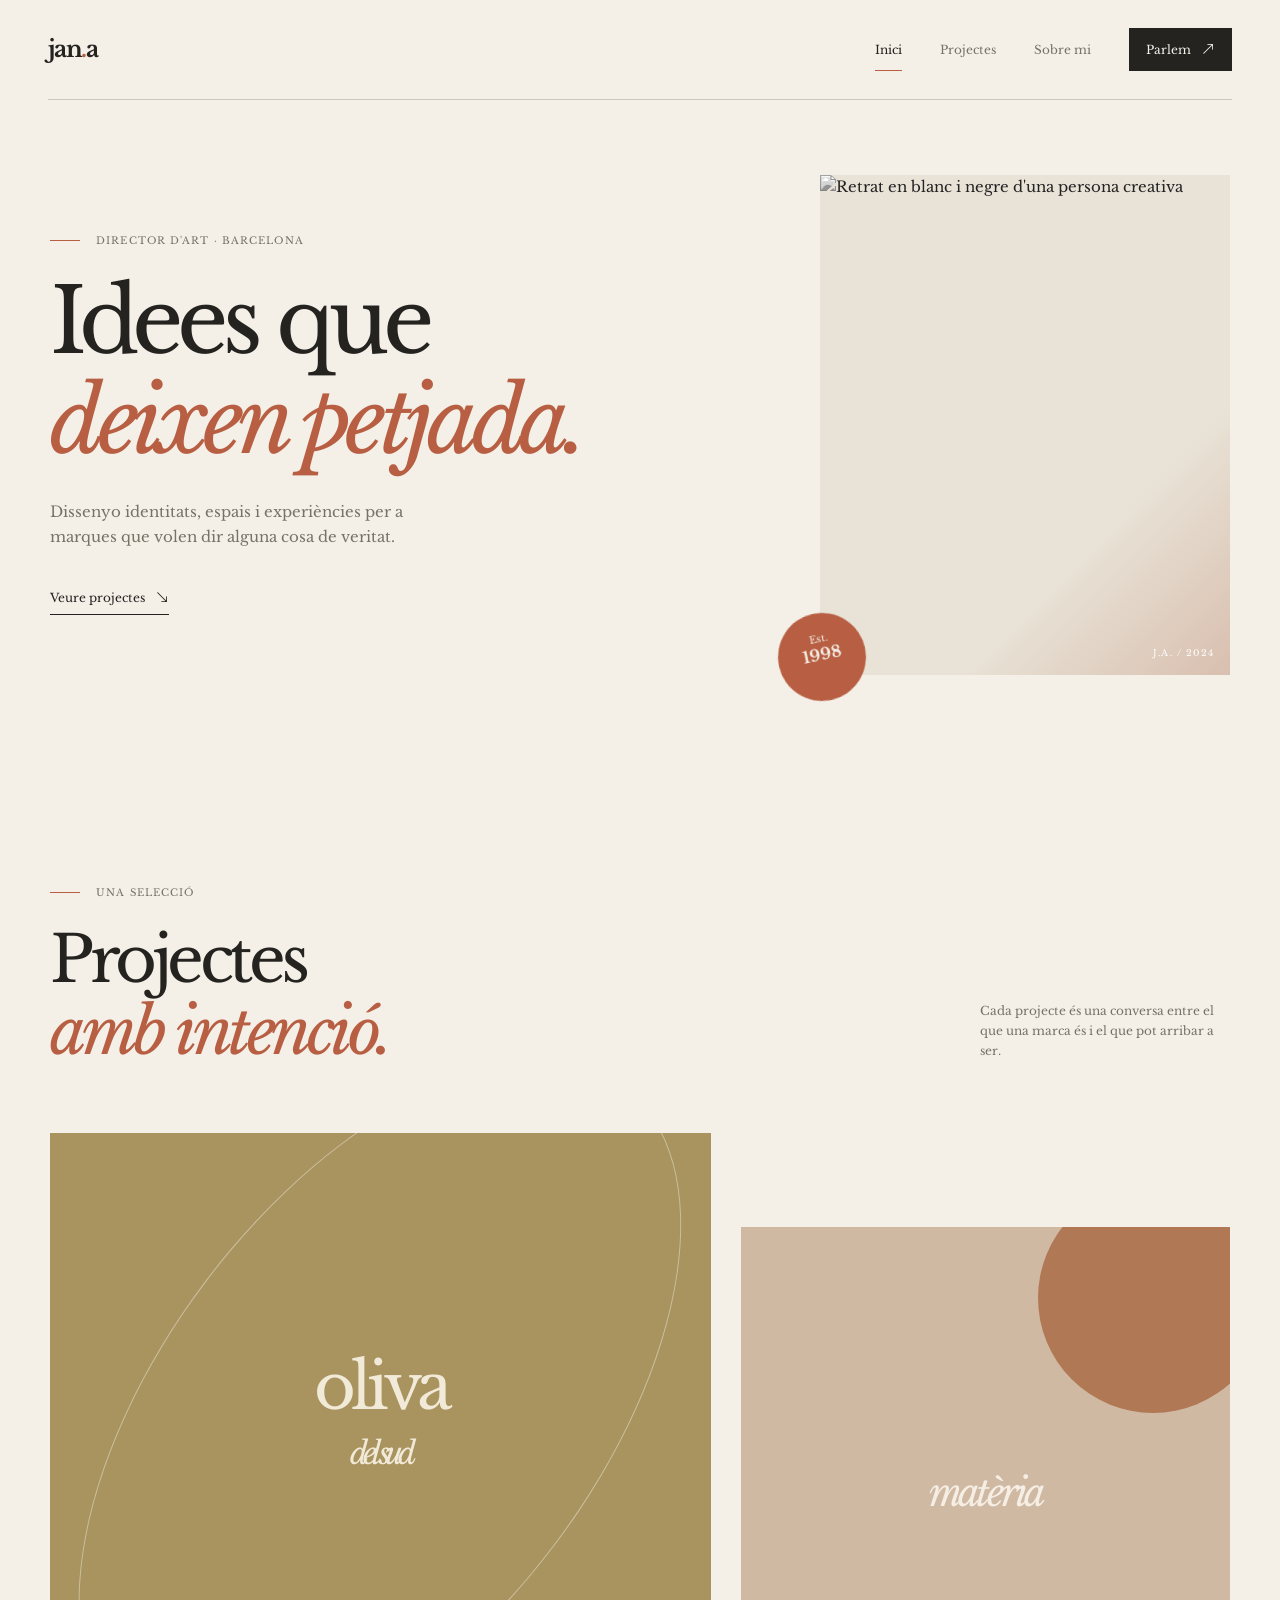
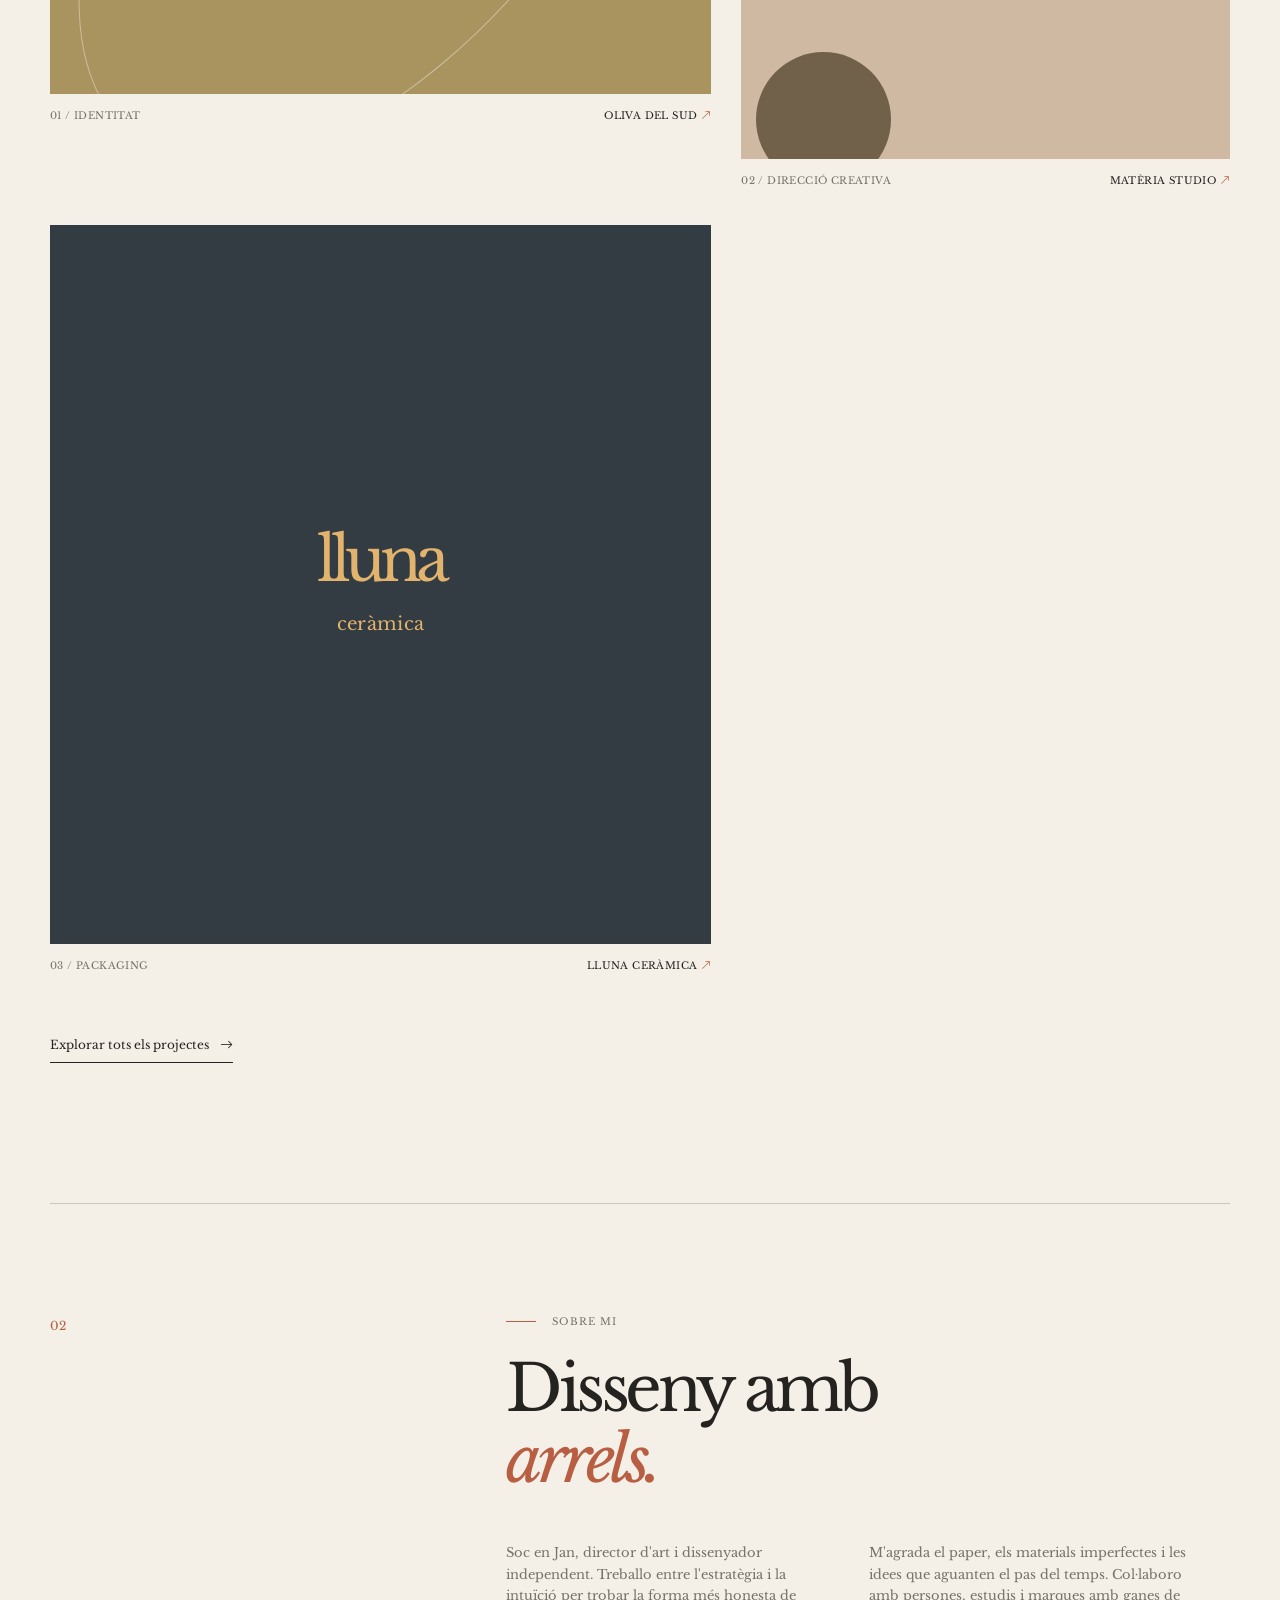
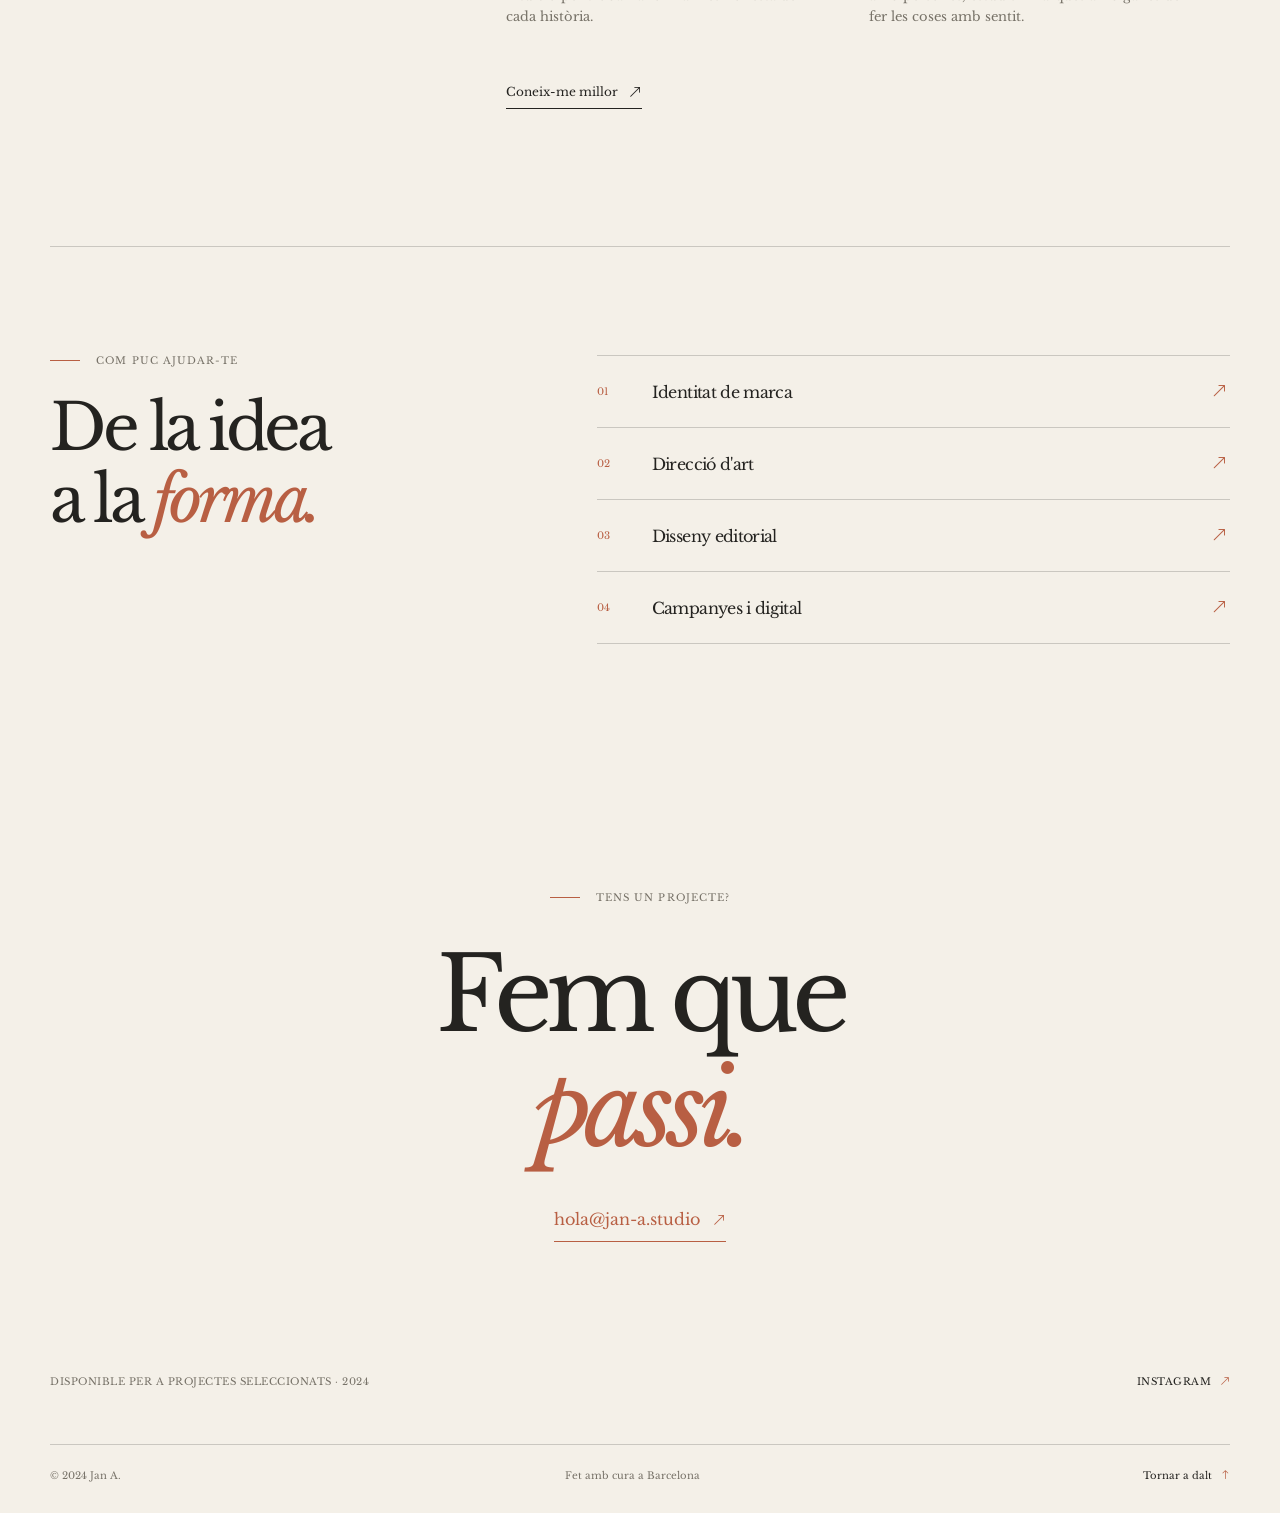
==== jan-a/index.html @ e8c939a2 "sites Jan Altisent" ====
<!doctype html>
<html lang="ca">
<head>
	<meta charset="UTF-8">
	<meta name="viewport" content="width=device-width, initial-scale=1.0">
	<meta name="description" content="Jan A. és director d'art i dissenyador independent. Identitat, direcció creativa i objectes amb una mirada humana.">
	<title>Jan A. — Director d'art i dissenyador</title>
	<link rel="preconnect" href="https://fonts.googleapis.com">
	<link rel="preconnect" href="https://fonts.gstatic.com" crossorigin>
	<link href="https://fonts.googleapis.com/css2?family=Libre+Baskerville:ital,wght@0,400;0,700;1,400&display=swap" rel="stylesheet">
	<link rel="stylesheet" href="https://cdn.jsdelivr.net/npm/bootstrap-icons@1.11.3/font/bootstrap-icons.min.css">
	<link rel="stylesheet" href="styles.css">
</head>
<body>
	<header class="site-header">
		<a class="brand" href="#inici" aria-label="Tornar a l'inici">jan<span>.</span>a</a>
		<button class="menu-toggle" type="button" aria-expanded="false" aria-controls="site-nav">
			<span class="visually-hidden">Obrir menú</span>
			<i class="bi bi-list" aria-hidden="true"></i>
		</button>
		<nav id="site-nav" class="site-nav" aria-label="Navegació principal">
			<a class="active" href="#inici">Inici</a>
			<a href="#projectes">Projectes</a>
			<a href="#sobre-mi">Sobre mi</a>
			<a class="nav-contact" href="#contacte">Parlem <i class="bi bi-arrow-up-right" aria-hidden="true"></i></a>
		</nav>
	</header>

	<main id="inici">
		<section class="hero page-width" aria-labelledby="hero-title">
			<div class="hero-copy">
				<p class="eyebrow"><span class="eyebrow-line"></span> Director d'art · Barcelona</p>
				<h1 id="hero-title">Idees que<br><em>deixen petjada.</em></h1>
				<p class="hero-intro">Dissenyo identitats, espais i experiències per a marques que volen dir alguna cosa de veritat.</p>
				<a class="text-link" href="#projectes">Veure projectes <i class="bi bi-arrow-down-right" aria-hidden="true"></i></a>
			</div>
			<div class="hero-portrait">
				<div class="portrait-frame">
					<img src="https://images.unsplash.com/photo-1535713875002-d1d0cf377fde?auto=format&fit=crop&w=900&q=85" alt="Retrat en blanc i negre d'una persona creativa" loading="eager">
					<span class="portrait-label">J.A. / 2024</span>
				</div>
				<div class="hero-stamp" aria-hidden="true">Est.<br><strong>1998</strong></div>
			</div>
		</section>

		<section id="projectes" class="projects page-width" aria-labelledby="projects-title">
			<div class="section-heading">
				<div>
					<p class="eyebrow"><span class="eyebrow-line"></span> Una selecció</p>
					<h2 id="projects-title">Projectes<br><em>amb intenció.</em></h2>
				</div>
				<p class="section-note">Cada projecte és una conversa entre el que una marca és i el que pot arribar a ser.</p>
			</div>
			<div class="project-grid">
				<a class="project-card project-card-large" href="#contacte">
					<div class="project-image project-image-olive"><span class="project-mark">oliva<br><em>del sud</em></span></div>
					<div class="project-meta"><span>01 / Identitat</span><span>Oliva del Sud <i class="bi bi-arrow-up-right" aria-hidden="true"></i></span></div>
				</a>
				<a class="project-card project-card-small" href="#contacte">
					<div class="project-image project-image-materia"><span class="materia-word">matèria</span></div>
					<div class="project-meta"><span>02 / Direcció creativa</span><span>Matèria Studio <i class="bi bi-arrow-up-right" aria-hidden="true"></i></span></div>
				</a>
				<a class="project-card project-card-small project-card-offset" href="#contacte">
					<div class="project-image project-image-lluna"><span class="lluna-word">lluna<br><small>ceràmica</small></span></div>
					<div class="project-meta"><span>03 / Packaging</span><span>Lluna Ceràmica <i class="bi bi-arrow-up-right" aria-hidden="true"></i></span></div>
				</a>
			</div>
			<a class="all-projects text-link" href="#contacte">Explorar tots els projectes <i class="bi bi-arrow-right" aria-hidden="true"></i></a>
		</section>

		<section id="sobre-mi" class="about page-width" aria-labelledby="about-title">
			<div class="about-number" aria-hidden="true">02</div>
			<div class="about-content">
				<p class="eyebrow"><span class="eyebrow-line"></span> Sobre mi</p>
				<h2 id="about-title">Disseny amb<br><em>arrels.</em></h2>
				<div class="about-columns">
					<p>Soc en Jan, director d'art i dissenyador independent. Treballo entre l'estratègia i la intuïció per trobar la forma més honesta de cada història.</p>
					<p>M'agrada el paper, els materials imperfectes i les idees que aguanten el pas del temps. Col·laboro amb persones, estudis i marques amb ganes de fer les coses amb sentit.</p>
				</div>
				<a class="text-link" href="mailto: hola@jan-a.studio">Coneix-me millor <i class="bi bi-arrow-up-right" aria-hidden="true"></i></a>
			</div>
		</section>

		<section class="services page-width" aria-labelledby="services-title">
			<div class="services-intro">
				<p class="eyebrow"><span class="eyebrow-line"></span> Com puc ajudar-te</p>
				<h2 id="services-title">De la idea<br>a la <em>forma.</em></h2>
			</div>
			<div class="service-list">
				<div class="service-item"><span>01</span><h3>Identitat de marca</h3><i class="bi bi-arrow-up-right" aria-hidden="true"></i></div>
				<div class="service-item"><span>02</span><h3>Direcció d'art</h3><i class="bi bi-arrow-up-right" aria-hidden="true"></i></div>
				<div class="service-item"><span>03</span><h3>Disseny editorial</h3><i class="bi bi-arrow-up-right" aria-hidden="true"></i></div>
				<div class="service-item"><span>04</span><h3>Campanyes i digital</h3><i class="bi bi-arrow-up-right" aria-hidden="true"></i></div>
			</div>
		</section>

		<section id="contacte" class="contact page-width" aria-labelledby="contact-title">
			<p class="eyebrow"><span class="eyebrow-line"></span> Tens un projecte?</p>
			<h2 id="contact-title">Fem que<br><em>passi.</em></h2>
			<a class="contact-email" href="mailto:hola@jan-a.studio">hola@jan-a.studio <i class="bi bi-arrow-up-right" aria-hidden="true"></i></a>
			<div class="contact-bottom"><span>Disponible per a projectes seleccionats · 2024</span><a href="https://www.instagram.com/" target="_blank" rel="noreferrer">Instagram <i class="bi bi-arrow-up-right" aria-hidden="true"></i></a></div>
		</section>
	</main>

	<footer class="site-footer page-width">
		<span>© 2024 Jan A.</span><span>Fet amb cura a Barcelona</span><a href="#inici">Tornar a dalt <i class="bi bi-arrow-up" aria-hidden="true"></i></a>
	</footer>

	<script>
		const menuToggle = document.querySelector('.menu-toggle');
		const siteNav = document.querySelector('#site-nav');
		menuToggle.addEventListener('click', () => {
			const isOpen = menuToggle.getAttribute('aria-expanded') === 'true';
			menuToggle.setAttribute('aria-expanded', String(!isOpen));
			siteNav.classList.toggle('is-open', !isOpen);
		});
		siteNav.querySelectorAll('a').forEach((link) => link.addEventListener('click', () => {
			menuToggle.setAttribute('aria-expanded', 'false');
			siteNav.classList.remove('is-open');
		}));
	</script>
</body>
</html>
---- jan-a/styles.css ----
:root {
	--paper: #f4f0e8;
	--paper-deep: #e9e3d7;
	--ink: #242320;
	--muted: #777268;
	--terracotta: #b85f43;
	--olive: #5d6244;
	--line: rgba(36, 35, 32, .2);
	--serif: 'Libre Baskerville', Georgia, serif;
}

* { box-sizing: border-box; }
html { scroll-behavior: smooth; }
body { margin: 0; color: var(--ink); background: var(--paper); font-family: var(--serif); font-size: 15px; line-height: 1.65; }
a { color: inherit; text-decoration: none; }
.page-width { width: min(1180px, calc(100% - 96px)); margin-inline: auto; }
.visually-hidden { position: absolute; width: 1px; height: 1px; padding: 0; margin: -1px; overflow: hidden; clip: rect(0, 0, 0, 0); white-space: nowrap; border: 0; }

.site-header { width: min(1280px, calc(100% - 96px)); height: 100px; margin: auto; display: flex; align-items: center; justify-content: space-between; border-bottom: 1px solid var(--line); }
.brand { font-size: 23px; font-weight: 700; letter-spacing: -.07em; }
.brand span { color: var(--terracotta); }
.site-nav { display: flex; align-items: center; gap: 38px; font-size: 12px; }
.site-nav a { position: relative; color: var(--muted); transition: color .2s ease; }
.site-nav a:hover, .site-nav a.active { color: var(--ink); }
.site-nav a.active::after { content: ''; position: absolute; bottom: -12px; left: 0; width: 100%; height: 1px; background: var(--terracotta); }
.site-nav .nav-contact { padding: 11px 17px; color: var(--paper); background: var(--ink); }
.nav-contact i, .text-link i { margin-left: 8px; font-size: 13px; }
.menu-toggle { display: none; border: 0; color: var(--ink); background: transparent; font-size: 25px; }

.hero { min-height: 660px; display: grid; grid-template-columns: 1fr .82fr; align-items: center; gap: 8%; padding-top: 75px; padding-bottom: 94px; }
.eyebrow { margin: 0 0 25px; color: var(--muted); font-size: 10px; letter-spacing: .11em; line-height: 1.2; text-transform: uppercase; }
.eyebrow-line { display: inline-block; width: 30px; height: 1px; margin: 0 12px 3px 0; background: var(--terracotta); }
h1, h2, h3, p { margin-top: 0; }
h1, h2 { font-weight: 400; letter-spacing: -.07em; line-height: 1.12; }
h1 { max-width: 650px; margin-bottom: 28px; font-size: clamp(3.7rem, 7vw, 6.7rem); }
h2 { margin-bottom: 30px; font-size: clamp(2.8rem, 5vw, 5rem); }
h1 em, h2 em { color: var(--terracotta); font-weight: 400; }
.hero-intro { max-width: 360px; margin-bottom: 35px; color: var(--muted); font-size: 15px; }
.text-link { display: inline-block; border-bottom: 1px solid var(--ink); padding-bottom: 6px; font-size: 12px; transition: color .2s, border-color .2s; }
.text-link:hover { color: var(--terracotta); border-color: var(--terracotta); }
.hero-portrait { position: relative; justify-self: end; width: min(100%, 410px); }
.portrait-frame { position: relative; width: 100%; aspect-ratio: .82; overflow: hidden; background: var(--paper-deep); }
.portrait-frame::after { content: ''; position: absolute; inset: 0; background: linear-gradient(135deg, transparent 70%, rgba(184,95,67,.25)); mix-blend-mode: multiply; }
.portrait-frame img { width: 100%; height: 100%; object-fit: cover; filter: grayscale(100%); }
.portrait-label { position: absolute; right: 16px; bottom: 14px; z-index: 1; color: white; font-size: 9px; letter-spacing: .13em; }
.hero-stamp { position: absolute; bottom: -26px; left: -42px; width: 88px; height: 88px; padding-top: 20px; color: var(--paper); background: var(--terracotta); border-radius: 50%; font-size: 10px; line-height: 1.2; text-align: center; transform: rotate(-12deg); }
.hero-stamp strong { font-size: 16px; }

.projects { padding: 118px 0 140px; }
.section-heading { display: flex; align-items: end; justify-content: space-between; margin-bottom: 66px; }
.section-heading h2 { margin-bottom: 0; }
.section-note { max-width: 250px; margin-bottom: 7px; color: var(--muted); font-size: 12px; }
.project-grid { display: grid; grid-template-columns: 1.15fr .85fr; gap: 56px 30px; align-items: start; }
.project-card { display: block; }
.project-card-small { margin-top: 94px; }
.project-card-offset { margin-top: -20px; }
.project-image { position: relative; display: grid; place-items: center; overflow: hidden; transition: transform .4s ease; }
.project-card:hover .project-image { transform: translateY(-7px); }
.project-card-large .project-image { aspect-ratio: 1.18; }
.project-card-small .project-image { aspect-ratio: .92; }
.project-image-olive { background: #a99460; }
.project-image-olive::before { content: ''; position: absolute; width: 66%; height: 145%; border: 1px solid rgba(255,255,255,.4); border-radius: 50%; transform: rotate(37deg); }
.project-mark { z-index: 1; color: #f2ead8; font-size: clamp(2rem, 5vw, 4.3rem); line-height: .86; text-align: center; letter-spacing: -.08em; }
.project-mark em { font-size: .48em; }
.project-image-materia { background: #d0b9a3; }
.project-image-materia::before, .project-image-materia::after { content: ''; position: absolute; border-radius: 50%; background: #b07855; }
.project-image-materia::before { width: 230px; height: 230px; top: -44px; right: -38px; }
.project-image-materia::after { width: 135px; height: 135px; bottom: -28px; left: 15px; background: #72614a; }
.materia-word { z-index: 1; color: #f5eee4; font-size: 2.4rem; font-style: italic; letter-spacing: -.1em; }
.project-image-lluna { background: #333b43; }
.lluna-word { color: #e1b36d; font-size: 3.8rem; line-height: .82; letter-spacing: -.1em; text-align: center; }
.lluna-word small { font-size: .3em; letter-spacing: .02em; }
.project-meta { display: flex; justify-content: space-between; gap: 10px; padding-top: 14px; color: var(--muted); font-size: 10px; text-transform: uppercase; letter-spacing: .04em; }
.project-meta span:last-child { color: var(--ink); text-align: right; }
.project-meta i { color: var(--terracotta); }
.all-projects { margin-top: 60px; }

.about { display: grid; grid-template-columns: 1fr 2fr; gap: 8%; padding: 112px 0 137px; border-top: 1px solid var(--line); }
.about-number { color: var(--terracotta); font-size: 12px; }
.about-content h2 { margin-bottom: 46px; }
.about-columns { display: grid; grid-template-columns: 1fr 1fr; gap: 45px; max-width: 680px; margin-bottom: 38px; color: var(--muted); font-size: 13px; }

.services { display: grid; grid-template-columns: 1fr 1.4fr; gap: 8%; padding: 108px 0 122px; border-top: 1px solid var(--line); }
.services h2 { margin-bottom: 0; }
.service-list { border-top: 1px solid var(--line); }
.service-item { display: grid; grid-template-columns: 40px 1fr 18px; align-items: center; gap: 15px; min-height: 72px; border-bottom: 1px solid var(--line); }
.service-item span { color: var(--terracotta); font-size: 10px; }
.service-item h3 { margin: 0; font-size: 16px; font-weight: 400; letter-spacing: -.04em; }
.service-item i { color: var(--terracotta); font-size: 15px; }

.contact { padding: 126px 0 53px; text-align: center; }
.contact .eyebrow { margin-bottom: 35px; }
.contact h2 { margin-bottom: 37px; font-size: clamp(4rem, 8vw, 7.8rem); }
.contact-email { display: inline-block; color: var(--terracotta); border-bottom: 1px solid var(--terracotta); padding-bottom: 9px; font-size: 16px; }
.contact-email i { margin-left: 8px; font-size: 13px; }
.contact-bottom { display: flex; justify-content: space-between; margin-top: 132px; color: var(--muted); font-size: 10px; text-align: left; text-transform: uppercase; letter-spacing: .05em; }
.contact-bottom a { color: var(--ink); }
.contact-bottom i { color: var(--terracotta); margin-left: 5px; }
.site-footer { display: flex; justify-content: space-between; padding: 23px 0 29px; border-top: 1px solid var(--line); color: var(--muted); font-size: 10px; }
.site-footer a { color: var(--ink); }
.site-footer i { color: var(--terracotta); margin-left: 5px; }

@media (max-width: 700px) {
	.page-width, .site-header { width: calc(100% - 42px); }
	.site-header { height: 76px; }
	.menu-toggle { display: block; z-index: 3; }
	.site-nav { position: absolute; z-index: 2; top: 76px; right: 0; left: 0; display: none; width: 100%; padding: 24px 21px 30px; background: var(--paper); border-bottom: 1px solid var(--line); }
	.site-nav.is-open { display: flex; flex-direction: column; align-items: flex-start; gap: 18px; }
	.site-nav a.active::after { display: none; }
	.site-nav .nav-contact { padding: 9px 13px; }
	.hero { min-height: auto; grid-template-columns: 1fr; gap: 58px; padding: 75px 0 100px; }
	h1 { font-size: clamp(3.2rem, 16vw, 5.2rem); }
	.hero-portrait { width: 84%; margin-right: 12px; }
	.hero-stamp { left: -27px; }
	.projects { padding: 90px 0 100px; }
	.section-heading { display: block; margin-bottom: 43px; }
	.section-note { margin-top: 25px; }
	.project-grid { display: block; }
	.project-card-small, .project-card-offset { width: 85%; margin: 54px 0 0 auto; }
	.project-card-offset { margin-top: 54px; margin-right: auto; margin-left: 0; }
	.about, .services { display: block; padding: 82px 0 94px; }
	.about-number { margin-bottom: 38px; }
	.about-columns { display: block; margin-bottom: 28px; }
	.about-columns p + p { margin-top: 20px; }
	.services-intro { margin-bottom: 55px; }
	.contact { padding: 92px 0 44px; }
	.contact-bottom { display: block; margin-top: 95px; line-height: 2; }
	.contact-bottom a { display: block; }
	.site-footer { display: grid; grid-template-columns: 1fr 1fr; gap: 14px; }
	.site-footer a { grid-column: 1 / -1; }
}
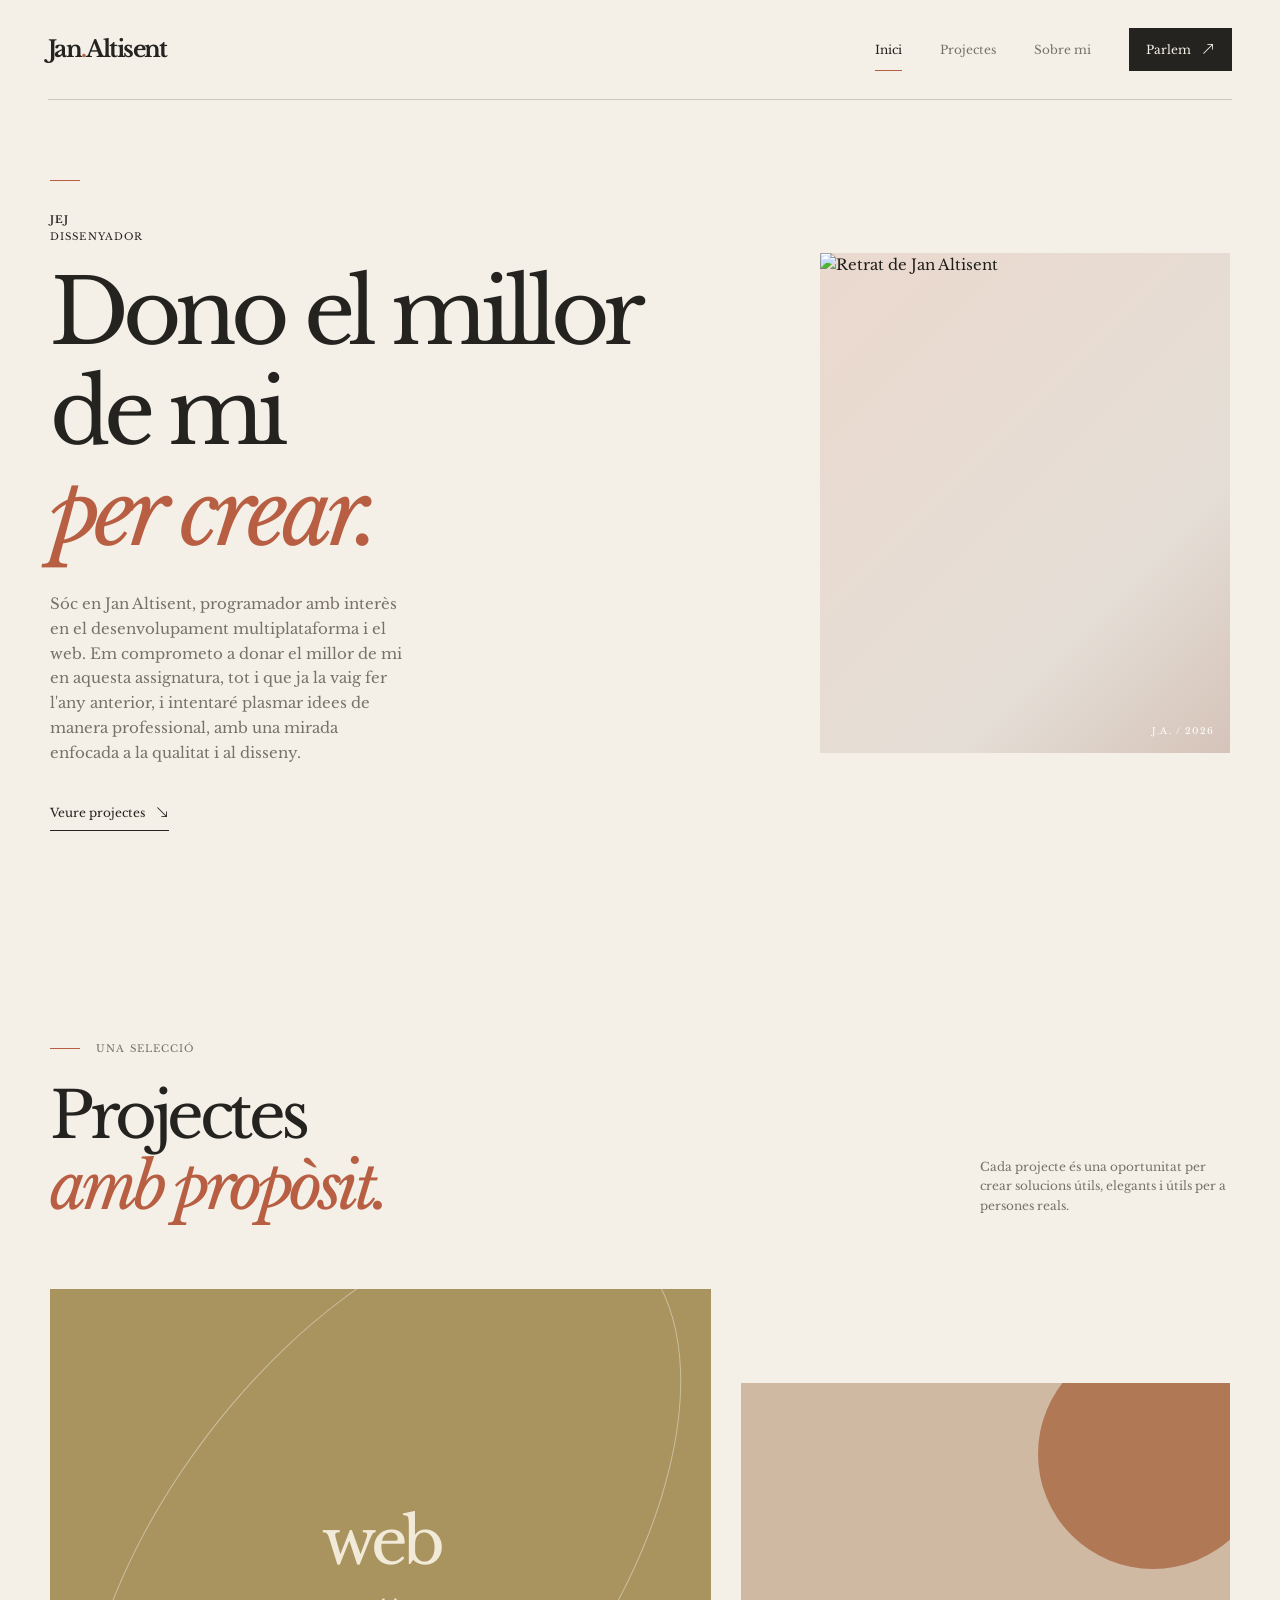
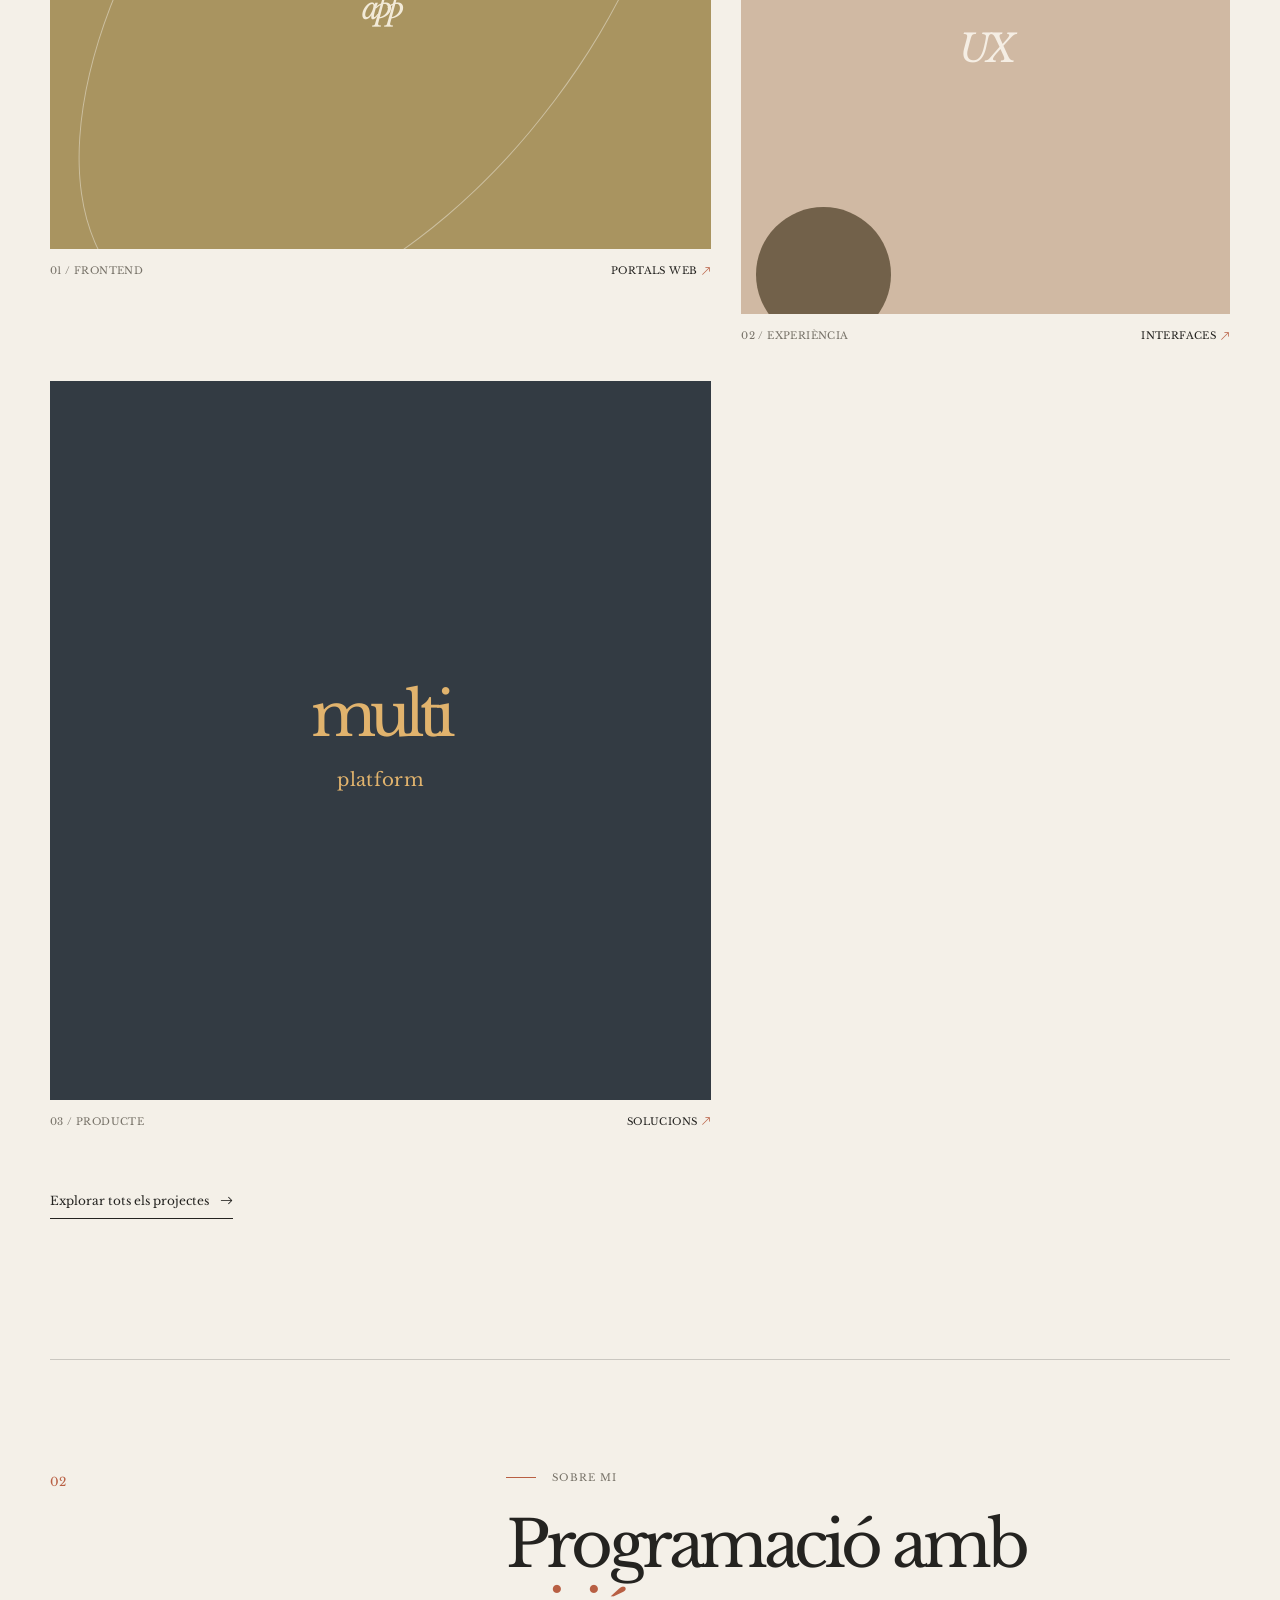
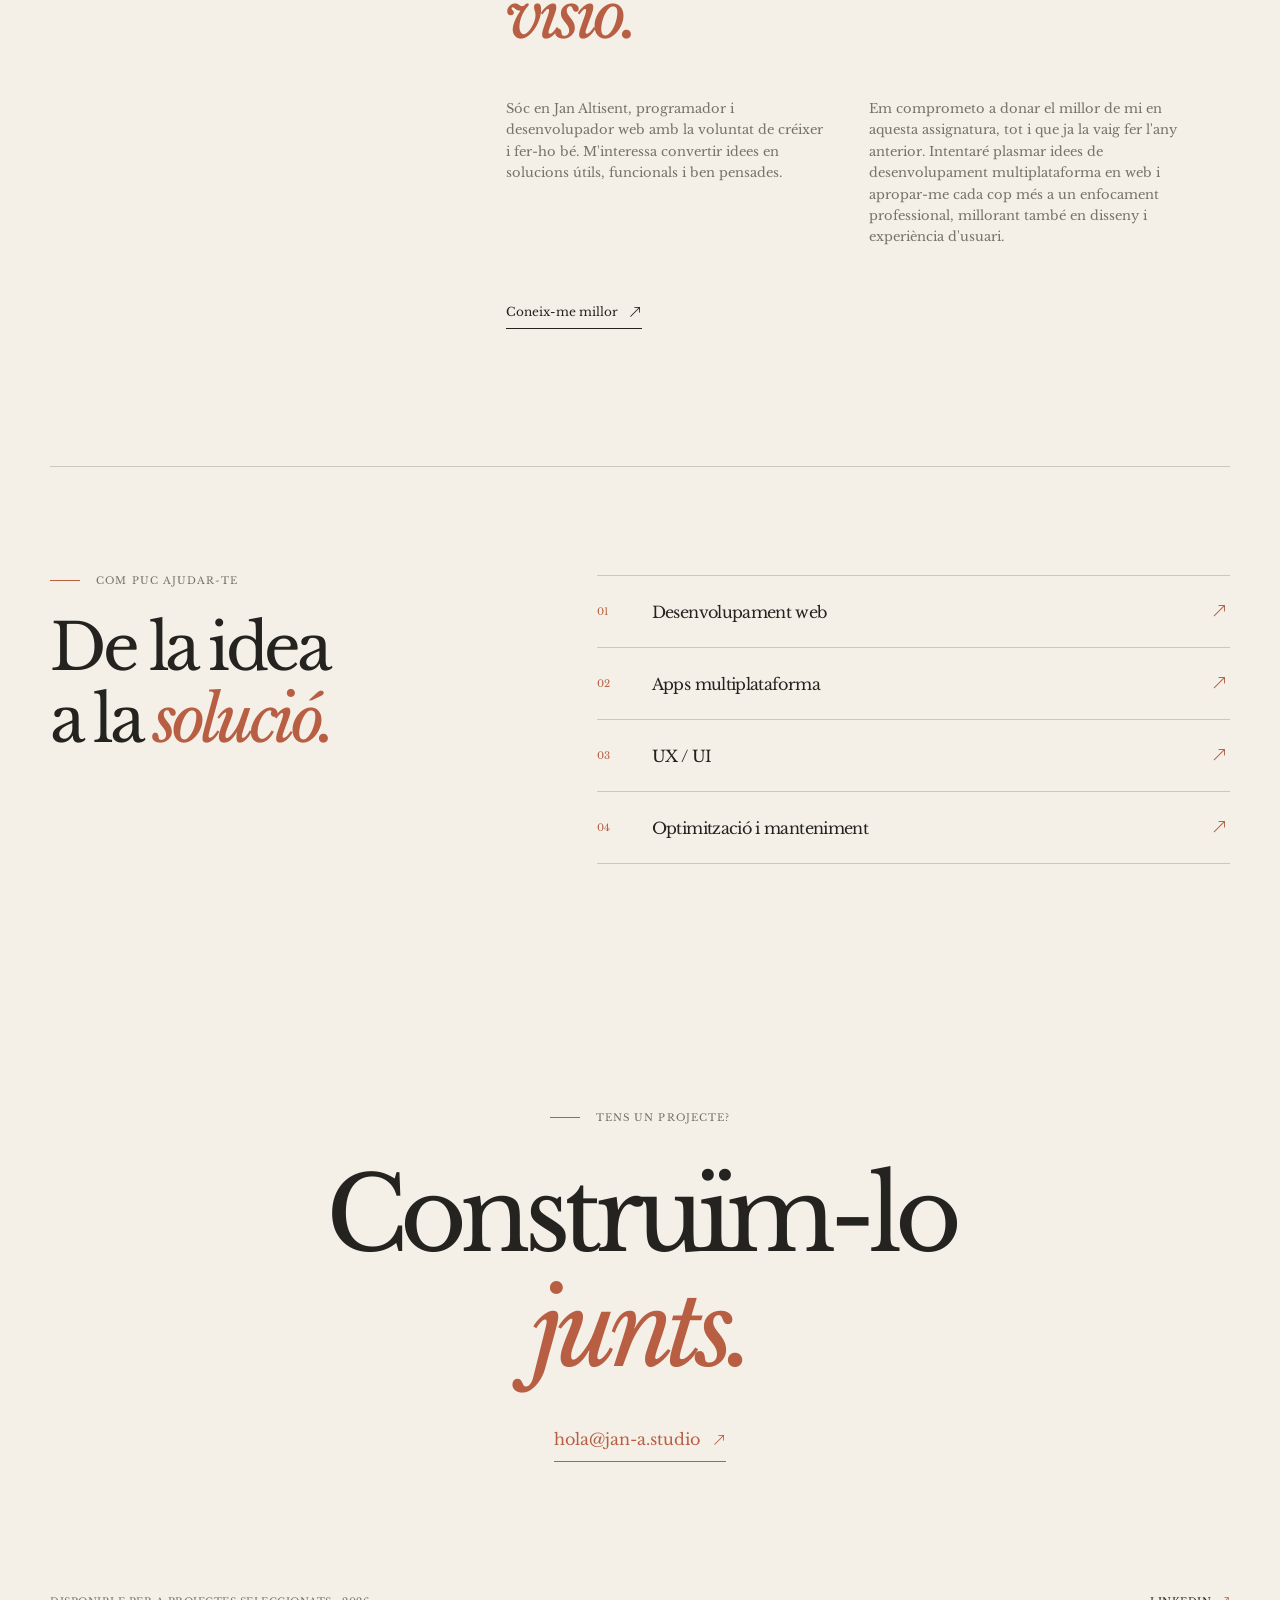
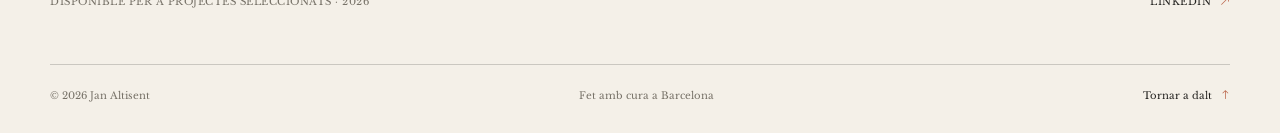
==== commit 0c9d12a9: "sites Jan aLTISEJT" ====
--- a/jan-a/index.html
+++ b/jan-a/index.html
@@ -3,8 +3,8 @@
 <head>
 	<meta charset="UTF-8">
 	<meta name="viewport" content="width=device-width, initial-scale=1.0">
-	<meta name="description" content="Jan A. és director d'art i dissenyador independent. Identitat, direcció creativa i objectes amb una mirada humana.">
-	<title>Jan A. — Director d'art i dissenyador</title>
+	<meta name="description" content="Jan Altisent és programador i desenvolupador web compromès amb el desenvolupament multiplataforma, la millora contínua i la professionalització del seu treball.">
+	<title>Jan Altisent — Programador i desenvolupador web</title>
 	<link rel="preconnect" href="https://fonts.googleapis.com">
 	<link rel="preconnect" href="https://fonts.gstatic.com" crossorigin>
 	<link href="https://fonts.googleapis.com/css2?family=Libre+Baskerville:ital,wght@0,400;0,700;1,400&display=swap" rel="stylesheet">
@@ -13,7 +13,7 @@
 </head>
 <body>
 	<header class="site-header">
-		<a class="brand" href="#inici" aria-label="Tornar a l'inici">jan<span>.</span>a</a>
+		<a class="brand" href="#inici" aria-label="Tornar a l'inici">Jan<span>.</span>Altisent</a>
 		<button class="menu-toggle" type="button" aria-expanded="false" aria-controls="site-nav">
 			<span class="visually-hidden">Obrir menú</span>
 			<i class="bi bi-list" aria-hidden="true"></i>
@@ -29,17 +29,17 @@
 	<main id="inici">
 		<section class="hero page-width" aria-labelledby="hero-title">
 			<div class="hero-copy">
-				<p class="eyebrow"><span class="eyebrow-line"></span> Director d'art · Barcelona</p>
-				<h1 id="hero-title">Idees que<br><em>deixen petjada.</em></h1>
-				<p class="hero-intro">Dissenyo identitats, espais i experiències per a marques que volen dir alguna cosa de veritat.</p>
+				<p class="eyebrow"><span class="eyebrow-line"></span></p>
+				<p class="hero-meta"><span class="group-role"><strong>JEJ</strong></span><span class="role-label">Dissenyador</span></p>
+				<h1 id="hero-title">Dono el millor de mi<br><em>per crear.</em></h1>
+				<p class="hero-intro">Sóc en Jan Altisent, programador amb interès en el desenvolupament multiplataforma i el web. Em comprometo a donar el millor de mi en aquesta assignatura, tot i que ja la vaig fer l'any anterior, i intentaré plasmar idees de manera professional, amb una mirada enfocada a la qualitat i al disseny.</p>
 				<a class="text-link" href="#projectes">Veure projectes <i class="bi bi-arrow-down-right" aria-hidden="true"></i></a>
 			</div>
 			<div class="hero-portrait">
 				<div class="portrait-frame">
-					<img src="https://images.unsplash.com/photo-1535713875002-d1d0cf377fde?auto=format&fit=crop&w=900&q=85" alt="Retrat en blanc i negre d'una persona creativa" loading="eager">
-					<span class="portrait-label">J.A. / 2024</span>
+					<img src="https://pbs.twimg.com/profile_images/1899907833753178112/OiEMRdXj_400x400.jpg" alt="Retrat de Jan Altisent" loading="eager">
+					<span class="portrait-label">J.A. / 2026</span>
 				</div>
-				<div class="hero-stamp" aria-hidden="true">Est.<br><strong>1998</strong></div>
 			</div>
 		</section>
 
@@ -47,22 +47,22 @@
 			<div class="section-heading">
 				<div>
 					<p class="eyebrow"><span class="eyebrow-line"></span> Una selecció</p>
-					<h2 id="projects-title">Projectes<br><em>amb intenció.</em></h2>
+					<h2 id="projects-title">Projectes<br><em>amb propòsit.</em></h2>
 				</div>
-				<p class="section-note">Cada projecte és una conversa entre el que una marca és i el que pot arribar a ser.</p>
+				<p class="section-note">Cada projecte és una oportunitat per crear solucions útils, elegants i útils per a persones reals.</p>
 			</div>
 			<div class="project-grid">
 				<a class="project-card project-card-large" href="#contacte">
-					<div class="project-image project-image-olive"><span class="project-mark">oliva<br><em>del sud</em></span></div>
-					<div class="project-meta"><span>01 / Identitat</span><span>Oliva del Sud <i class="bi bi-arrow-up-right" aria-hidden="true"></i></span></div>
+					<div class="project-image project-image-olive"><span class="project-mark">web<br><em>app</em></span></div>
+					<div class="project-meta"><span>01 / Frontend</span><span>Portals web <i class="bi bi-arrow-up-right" aria-hidden="true"></i></span></div>
 				</a>
 				<a class="project-card project-card-small" href="#contacte">
-					<div class="project-image project-image-materia"><span class="materia-word">matèria</span></div>
-					<div class="project-meta"><span>02 / Direcció creativa</span><span>Matèria Studio <i class="bi bi-arrow-up-right" aria-hidden="true"></i></span></div>
+					<div class="project-image project-image-materia"><span class="materia-word">UX</span></div>
+					<div class="project-meta"><span>02 / Experiència</span><span>Interfaces <i class="bi bi-arrow-up-right" aria-hidden="true"></i></span></div>
 				</a>
 				<a class="project-card project-card-small project-card-offset" href="#contacte">
-					<div class="project-image project-image-lluna"><span class="lluna-word">lluna<br><small>ceràmica</small></span></div>
-					<div class="project-meta"><span>03 / Packaging</span><span>Lluna Ceràmica <i class="bi bi-arrow-up-right" aria-hidden="true"></i></span></div>
+					<div class="project-image project-image-lluna"><span class="lluna-word">multi<br><small>platform</small></span></div>
+					<div class="project-meta"><span>03 / Producte</span><span>Solucions <i class="bi bi-arrow-up-right" aria-hidden="true"></i></span></div>
 				</a>
 			</div>
 			<a class="all-projects text-link" href="#contacte">Explorar tots els projectes <i class="bi bi-arrow-right" aria-hidden="true"></i></a>
@@ -72,10 +72,10 @@
 			<div class="about-number" aria-hidden="true">02</div>
 			<div class="about-content">
 				<p class="eyebrow"><span class="eyebrow-line"></span> Sobre mi</p>
-				<h2 id="about-title">Disseny amb<br><em>arrels.</em></h2>
+				<h2 id="about-title">Programació amb<br><em>visió.</em></h2>
 				<div class="about-columns">
-					<p>Soc en Jan, director d'art i dissenyador independent. Treballo entre l'estratègia i la intuïció per trobar la forma més honesta de cada història.</p>
-					<p>M'agrada el paper, els materials imperfectes i les idees que aguanten el pas del temps. Col·laboro amb persones, estudis i marques amb ganes de fer les coses amb sentit.</p>
+					<p>Sóc en Jan Altisent, programador i desenvolupador web amb la voluntat de créixer i fer-ho bé. M'interessa convertir idees en solucions útils, funcionals i ben pensades.</p>
+					<p>Em comprometo a donar el millor de mi en aquesta assignatura, tot i que ja la vaig fer l'any anterior. Intentaré plasmar idees de desenvolupament multiplataforma en web i apropar-me cada cop més a un enfocament professional, millorant també en disseny i experiència d'usuari.</p>
 				</div>
 				<a class="text-link" href="mailto: hola@jan-a.studio">Coneix-me millor <i class="bi bi-arrow-up-right" aria-hidden="true"></i></a>
 			</div>
@@ -84,26 +84,26 @@
 		<section class="services page-width" aria-labelledby="services-title">
 			<div class="services-intro">
 				<p class="eyebrow"><span class="eyebrow-line"></span> Com puc ajudar-te</p>
-				<h2 id="services-title">De la idea<br>a la <em>forma.</em></h2>
+				<h2 id="services-title">De la idea<br>a la <em>solució.</em></h2>
 			</div>
 			<div class="service-list">
-				<div class="service-item"><span>01</span><h3>Identitat de marca</h3><i class="bi bi-arrow-up-right" aria-hidden="true"></i></div>
-				<div class="service-item"><span>02</span><h3>Direcció d'art</h3><i class="bi bi-arrow-up-right" aria-hidden="true"></i></div>
-				<div class="service-item"><span>03</span><h3>Disseny editorial</h3><i class="bi bi-arrow-up-right" aria-hidden="true"></i></div>
-				<div class="service-item"><span>04</span><h3>Campanyes i digital</h3><i class="bi bi-arrow-up-right" aria-hidden="true"></i></div>
+				<div class="service-item"><span>01</span><h3>Desenvolupament web</h3><i class="bi bi-arrow-up-right" aria-hidden="true"></i></div>
+				<div class="service-item"><span>02</span><h3>Apps multiplataforma</h3><i class="bi bi-arrow-up-right" aria-hidden="true"></i></div>
+				<div class="service-item"><span>03</span><h3>UX / UI</h3><i class="bi bi-arrow-up-right" aria-hidden="true"></i></div>
+				<div class="service-item"><span>04</span><h3>Optimització i manteniment</h3><i class="bi bi-arrow-up-right" aria-hidden="true"></i></div>
 			</div>
 		</section>
 
 		<section id="contacte" class="contact page-width" aria-labelledby="contact-title">
 			<p class="eyebrow"><span class="eyebrow-line"></span> Tens un projecte?</p>
-			<h2 id="contact-title">Fem que<br><em>passi.</em></h2>
+			<h2 id="contact-title">Construïm-lo<br><em>junts.</em></h2>
 			<a class="contact-email" href="mailto:hola@jan-a.studio">hola@jan-a.studio <i class="bi bi-arrow-up-right" aria-hidden="true"></i></a>
-			<div class="contact-bottom"><span>Disponible per a projectes seleccionats · 2024</span><a href="https://www.instagram.com/" target="_blank" rel="noreferrer">Instagram <i class="bi bi-arrow-up-right" aria-hidden="true"></i></a></div>
+			<div class="contact-bottom"><span>Disponible per a projectes seleccionats · 2026</span><a href="https://www.linkedin.com/" target="_blank" rel="noreferrer">LinkedIn <i class="bi bi-arrow-up-right" aria-hidden="true"></i></a></div>
 		</section>
 	</main>
 
 	<footer class="site-footer page-width">
-		<span>© 2024 Jan A.</span><span>Fet amb cura a Barcelona</span><a href="#inici">Tornar a dalt <i class="bi bi-arrow-up" aria-hidden="true"></i></a>
+		<span>© 2026 Jan Altisent</span><span>Fet amb cura a Barcelona</span><a href="#inici">Tornar a dalt <i class="bi bi-arrow-up" aria-hidden="true"></i></a>
 	</footer>
 
 	<script>
--- a/jan-a/styles.css
+++ b/jan-a/styles.css
@@ -30,6 +30,11 @@
 .hero { min-height: 660px; display: grid; grid-template-columns: 1fr .82fr; align-items: center; gap: 8%; padding-top: 75px; padding-bottom: 94px; }
 .eyebrow { margin: 0 0 25px; color: var(--muted); font-size: 10px; letter-spacing: .11em; line-height: 1.2; text-transform: uppercase; }
 .eyebrow-line { display: inline-block; width: 30px; height: 1px; margin: 0 12px 3px 0; background: var(--terracotta); }
+.hero-meta { display: block; margin: 0 0 18px; color: var(--muted); font-size: 10px; letter-spacing: .11em; text-transform: uppercase; }
+.group-role, .role-label { display: block; }
+.group-role { color: var(--terracotta); }
+.group-role strong { font-weight: 700; color: var(--ink); }
+.role-label { color: var(--ink); }
 h1, h2, h3, p { margin-top: 0; }
 h1, h2 { font-weight: 400; letter-spacing: -.07em; line-height: 1.12; }
 h1 { max-width: 650px; margin-bottom: 28px; font-size: clamp(3.7rem, 7vw, 6.7rem); }
@@ -39,12 +44,10 @@
 .text-link { display: inline-block; border-bottom: 1px solid var(--ink); padding-bottom: 6px; font-size: 12px; transition: color .2s, border-color .2s; }
 .text-link:hover { color: var(--terracotta); border-color: var(--terracotta); }
 .hero-portrait { position: relative; justify-self: end; width: min(100%, 410px); }
-.portrait-frame { position: relative; width: 100%; aspect-ratio: .82; overflow: hidden; background: var(--paper-deep); }
-.portrait-frame::after { content: ''; position: absolute; inset: 0; background: linear-gradient(135deg, transparent 70%, rgba(184,95,67,.25)); mix-blend-mode: multiply; }
-.portrait-frame img { width: 100%; height: 100%; object-fit: cover; filter: grayscale(100%); }
+.portrait-frame { position: relative; width: 100%; aspect-ratio: .82; overflow: hidden; background: linear-gradient(135deg, rgba(184,95,67,.16), rgba(18,32,45,.08)); }
+.portrait-frame::after { content: ''; position: absolute; inset: 0; background: linear-gradient(135deg, transparent 70%, rgba(184,95,67,.20)); mix-blend-mode: multiply; }
+.portrait-frame img { width: 100%; height: 100%; object-fit: cover; filter: saturate(1.15) contrast(1.05); }
 .portrait-label { position: absolute; right: 16px; bottom: 14px; z-index: 1; color: white; font-size: 9px; letter-spacing: .13em; }
-.hero-stamp { position: absolute; bottom: -26px; left: -42px; width: 88px; height: 88px; padding-top: 20px; color: var(--paper); background: var(--terracotta); border-radius: 50%; font-size: 10px; line-height: 1.2; text-align: center; transform: rotate(-12deg); }
-.hero-stamp strong { font-size: 16px; }
 
 .projects { padding: 118px 0 140px; }
 .section-heading { display: flex; align-items: end; justify-content: space-between; margin-bottom: 66px; }
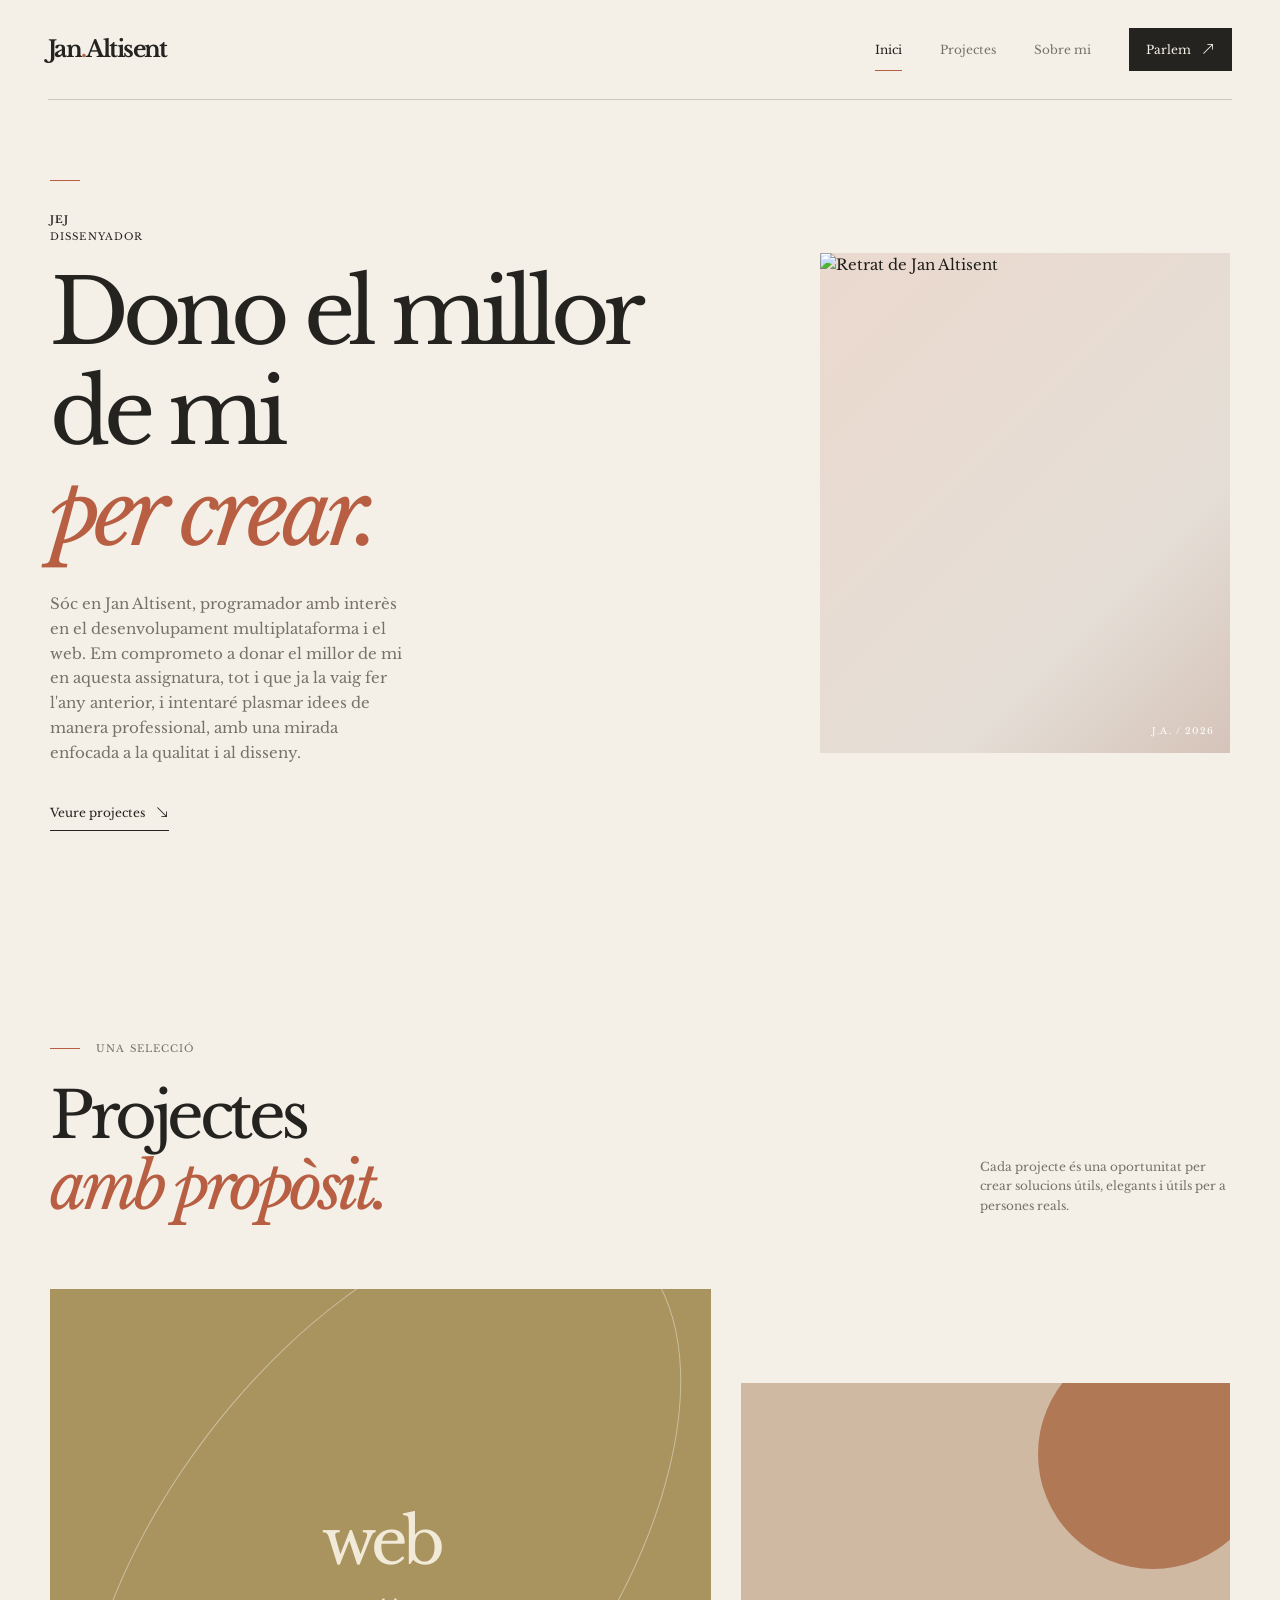
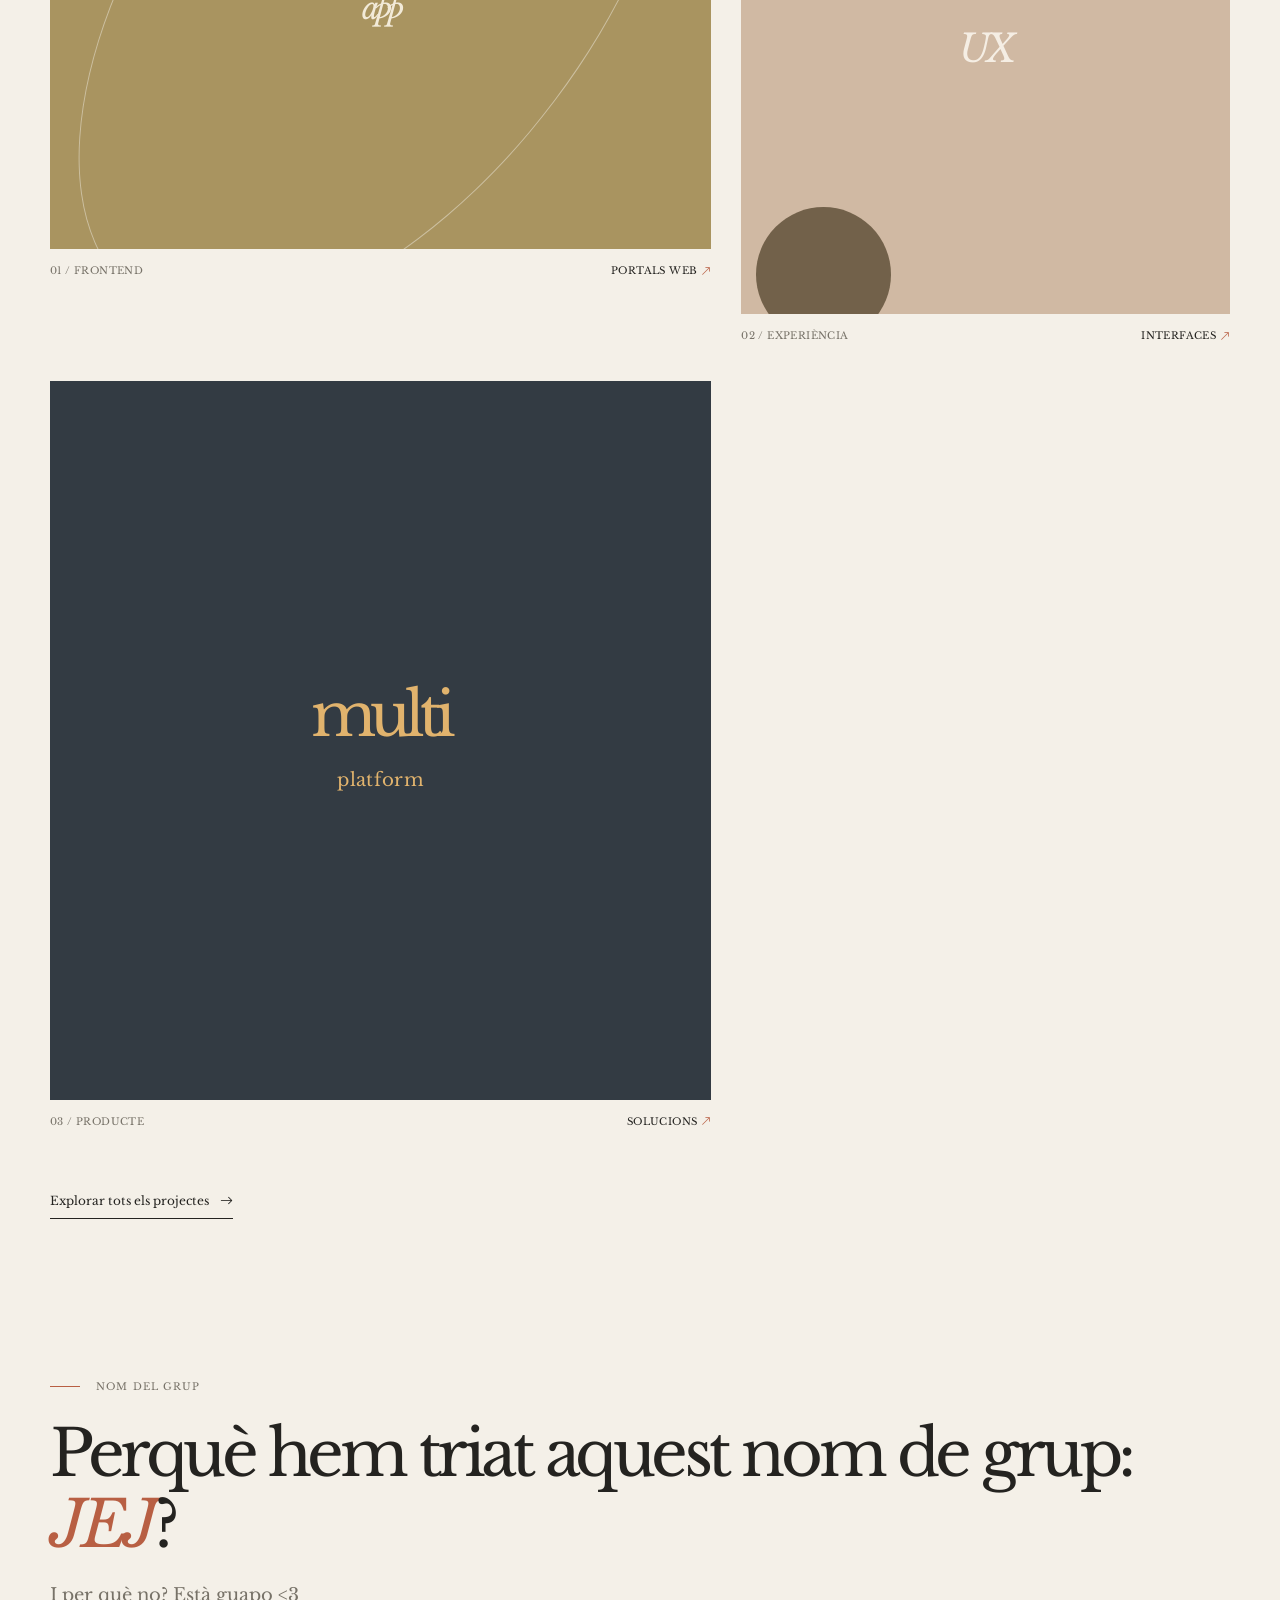
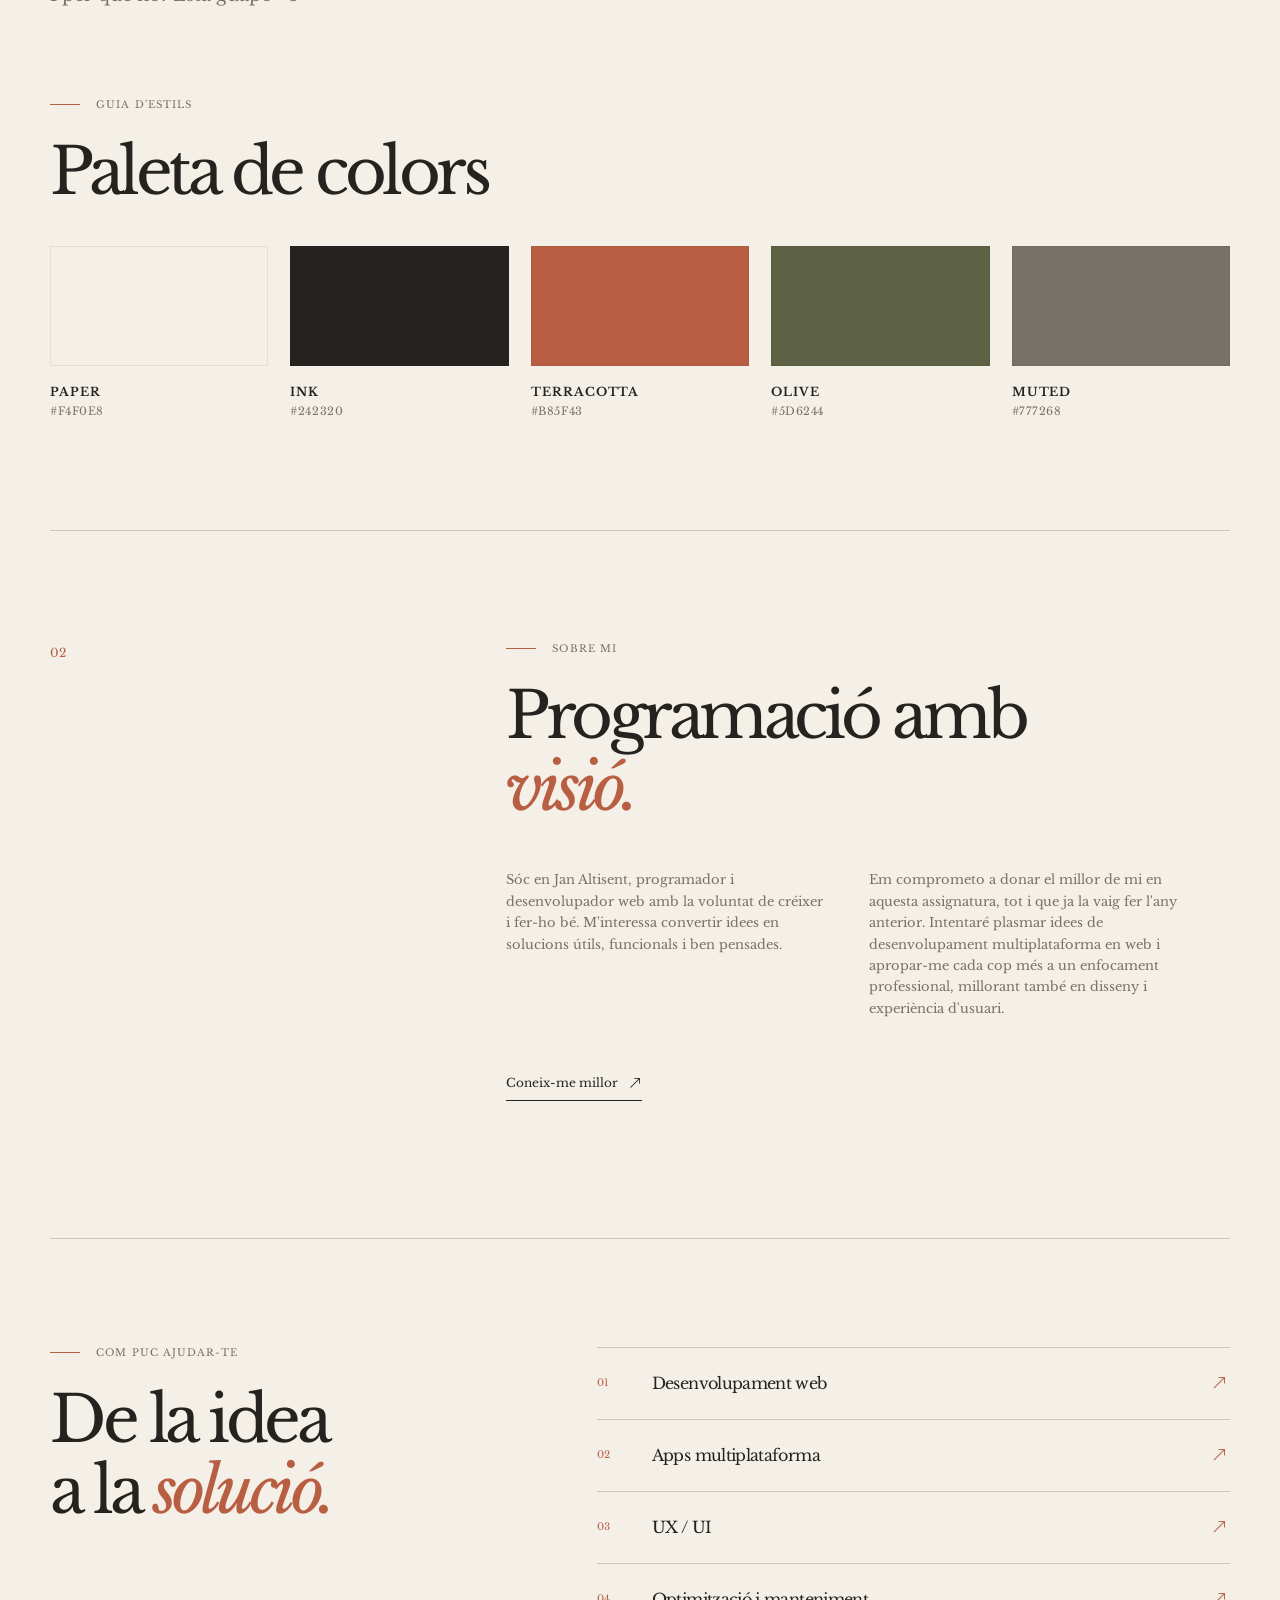
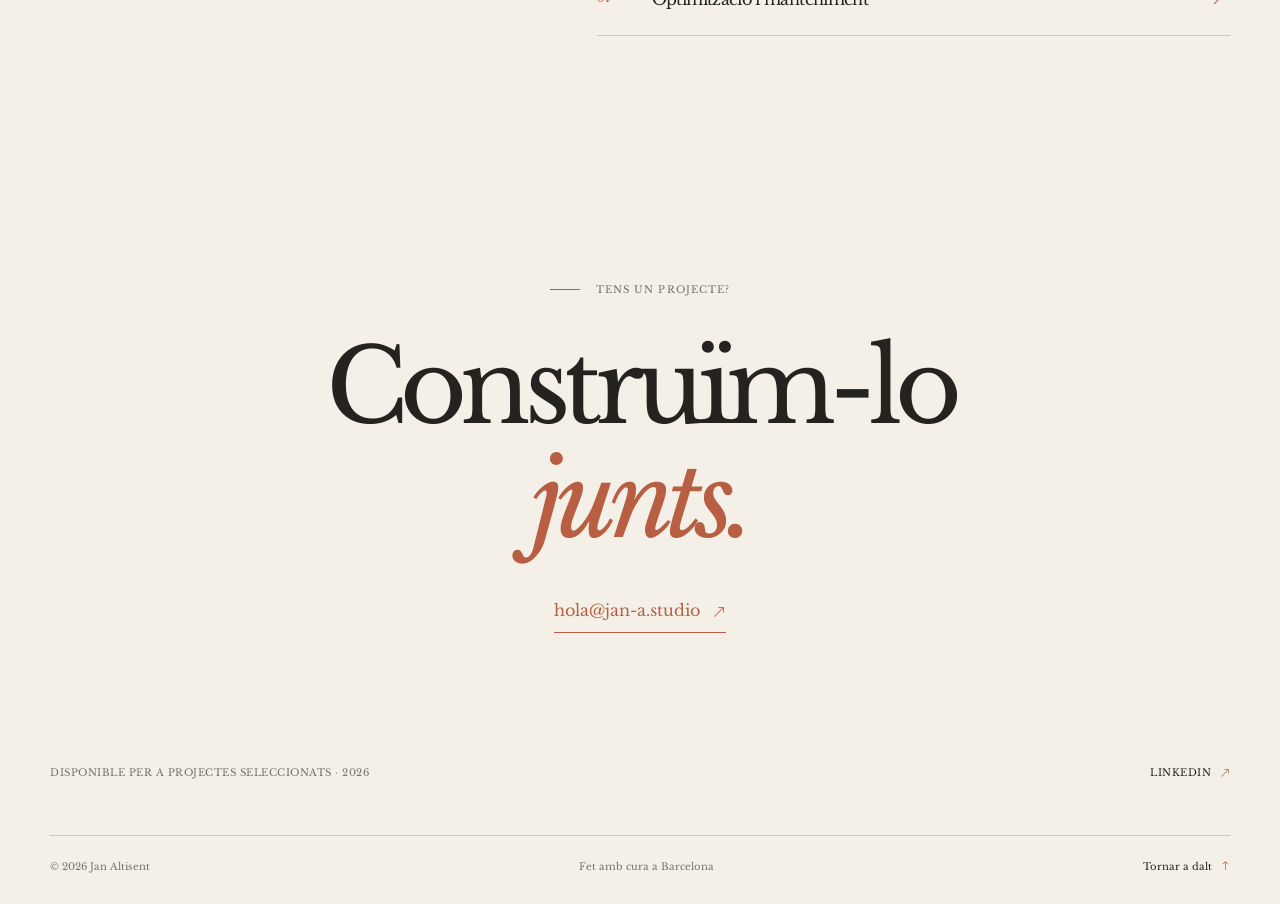
==== commit ef2b4360: "a" ====
--- a/jan-a/index.html
+++ b/jan-a/index.html
@@ -68,6 +68,39 @@
 			<a class="all-projects text-link" href="#contacte">Explorar tots els projectes <i class="bi bi-arrow-right" aria-hidden="true"></i></a>
 		</section>
 
+		<section class="group-story page-width" aria-labelledby="group-story-title">
+			<p class="eyebrow"><span class="eyebrow-line"></span> Nom del grup</p>
+			<h2 id="group-story-title">Perquè hem triat aquest nom de grup: <em>JEJ</em>?</h2>
+			<p class="story-text">I per què no? Està guapo <3</p>
+		</section>
+
+		<section class="style-guide page-width" aria-labelledby="style-guide-title">
+			<p class="eyebrow"><span class="eyebrow-line"></span> Guia d'estils</p>
+			<h2 id="style-guide-title">Paleta de colors</h2>
+			<div class="palette-grid">
+				<div class="palette-item">
+					<span class="swatch swatch-paper"></span>
+					<div><strong>Paper</strong><small>#F4F0E8</small></div>
+				</div>
+				<div class="palette-item">
+					<span class="swatch swatch-ink"></span>
+					<div><strong>Ink</strong><small>#242320</small></div>
+				</div>
+				<div class="palette-item">
+					<span class="swatch swatch-terracotta"></span>
+					<div><strong>Terracotta</strong><small>#B85F43</small></div>
+				</div>
+				<div class="palette-item">
+					<span class="swatch swatch-olive"></span>
+					<div><strong>Olive</strong><small>#5D6244</small></div>
+				</div>
+				<div class="palette-item">
+					<span class="swatch swatch-muted"></span>
+					<div><strong>Muted</strong><small>#777268</small></div>
+				</div>
+			</div>
+		</section>
+
 		<section id="sobre-mi" class="about page-width" aria-labelledby="about-title">
 			<div class="about-number" aria-hidden="true">02</div>
 			<div class="about-content">
--- a/jan-a/styles.css
+++ b/jan-a/styles.css
@@ -78,6 +78,23 @@
 .project-meta i { color: var(--terracotta); }
 .all-projects { margin-top: 60px; }
 
+.group-story { padding: 22px 0 40px; }
+.group-story h2 { margin-bottom: 18px; }
+.story-text { max-width: 700px; color: var(--muted); font-size: 18px; line-height: 1.8; }
+
+.style-guide { padding: 30px 0 110px; }
+.palette-grid { display: grid; grid-template-columns: repeat(5, minmax(120px, 1fr)); gap: 22px; margin-top: 38px; }
+.palette-item { display: flex; flex-direction: column; gap: 14px; }
+.swatch { display: block; width: 100%; height: 120px; border: 1px solid rgba(36,35,32,.08); }
+.swatch-paper { background: var(--paper); }
+.swatch-ink { background: var(--ink); }
+.swatch-terracotta { background: var(--terracotta); }
+.swatch-olive { background: var(--olive); }
+.swatch-muted { background: var(--muted); }
+.palette-item strong, .palette-item small { display: block; }
+.palette-item strong { margin-top: 2px; font-size: 12px; text-transform: uppercase; letter-spacing: .08em; }
+.palette-item small { color: var(--muted); font-size: 11px; letter-spacing: .05em; }
+
 .about { display: grid; grid-template-columns: 1fr 2fr; gap: 8%; padding: 112px 0 137px; border-top: 1px solid var(--line); }
 .about-number { color: var(--terracotta); font-size: 12px; }
 .about-content h2 { margin-bottom: 46px; }
@@ -114,13 +131,14 @@
 	.hero { min-height: auto; grid-template-columns: 1fr; gap: 58px; padding: 75px 0 100px; }
 	h1 { font-size: clamp(3.2rem, 16vw, 5.2rem); }
 	.hero-portrait { width: 84%; margin-right: 12px; }
-	.hero-stamp { left: -27px; }
 	.projects { padding: 90px 0 100px; }
 	.section-heading { display: block; margin-bottom: 43px; }
 	.section-note { margin-top: 25px; }
 	.project-grid { display: block; }
 	.project-card-small, .project-card-offset { width: 85%; margin: 54px 0 0 auto; }
 	.project-card-offset { margin-top: 54px; margin-right: auto; margin-left: 0; }
+	.palette-grid { grid-template-columns: repeat(2, minmax(120px, 1fr)); }
+	.group-story, .style-guide { padding-top: 18px; }
 	.about, .services { display: block; padding: 82px 0 94px; }
 	.about-number { margin-bottom: 38px; }
 	.about-columns { display: block; margin-bottom: 28px; }
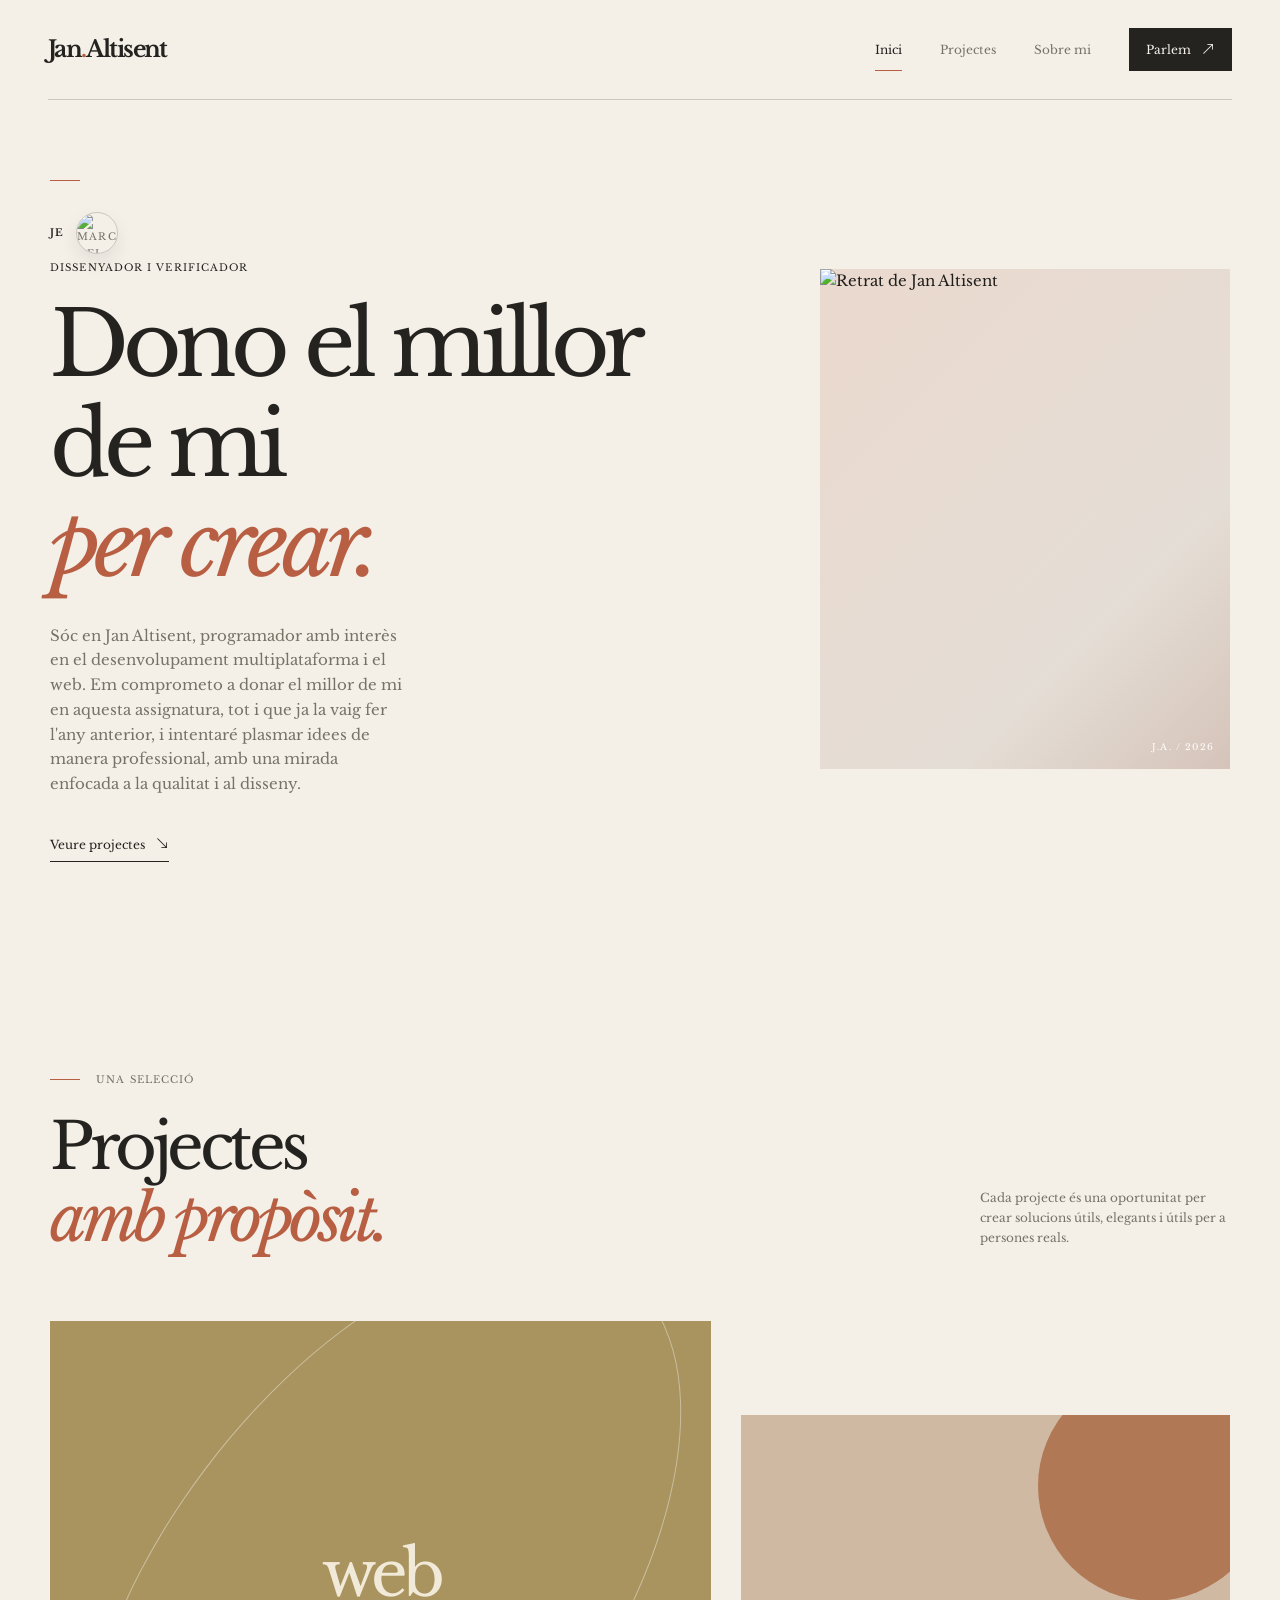
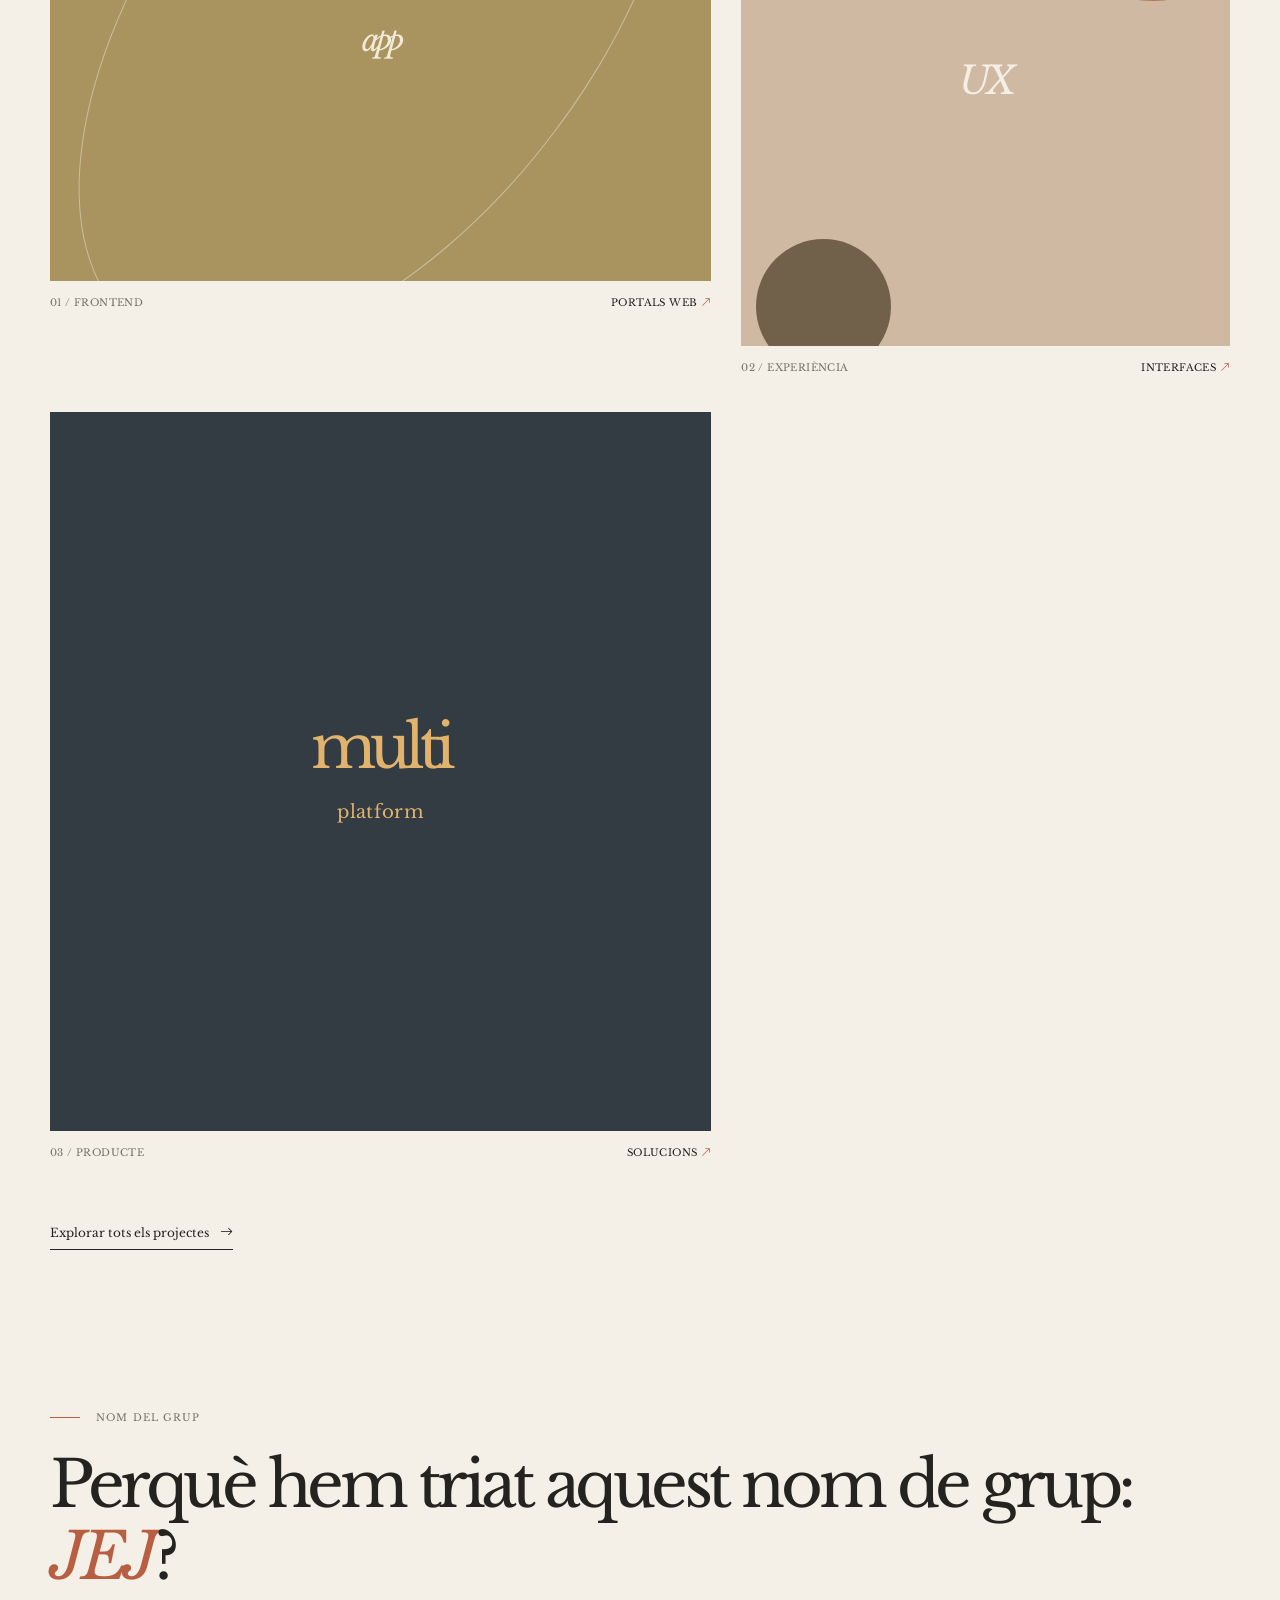
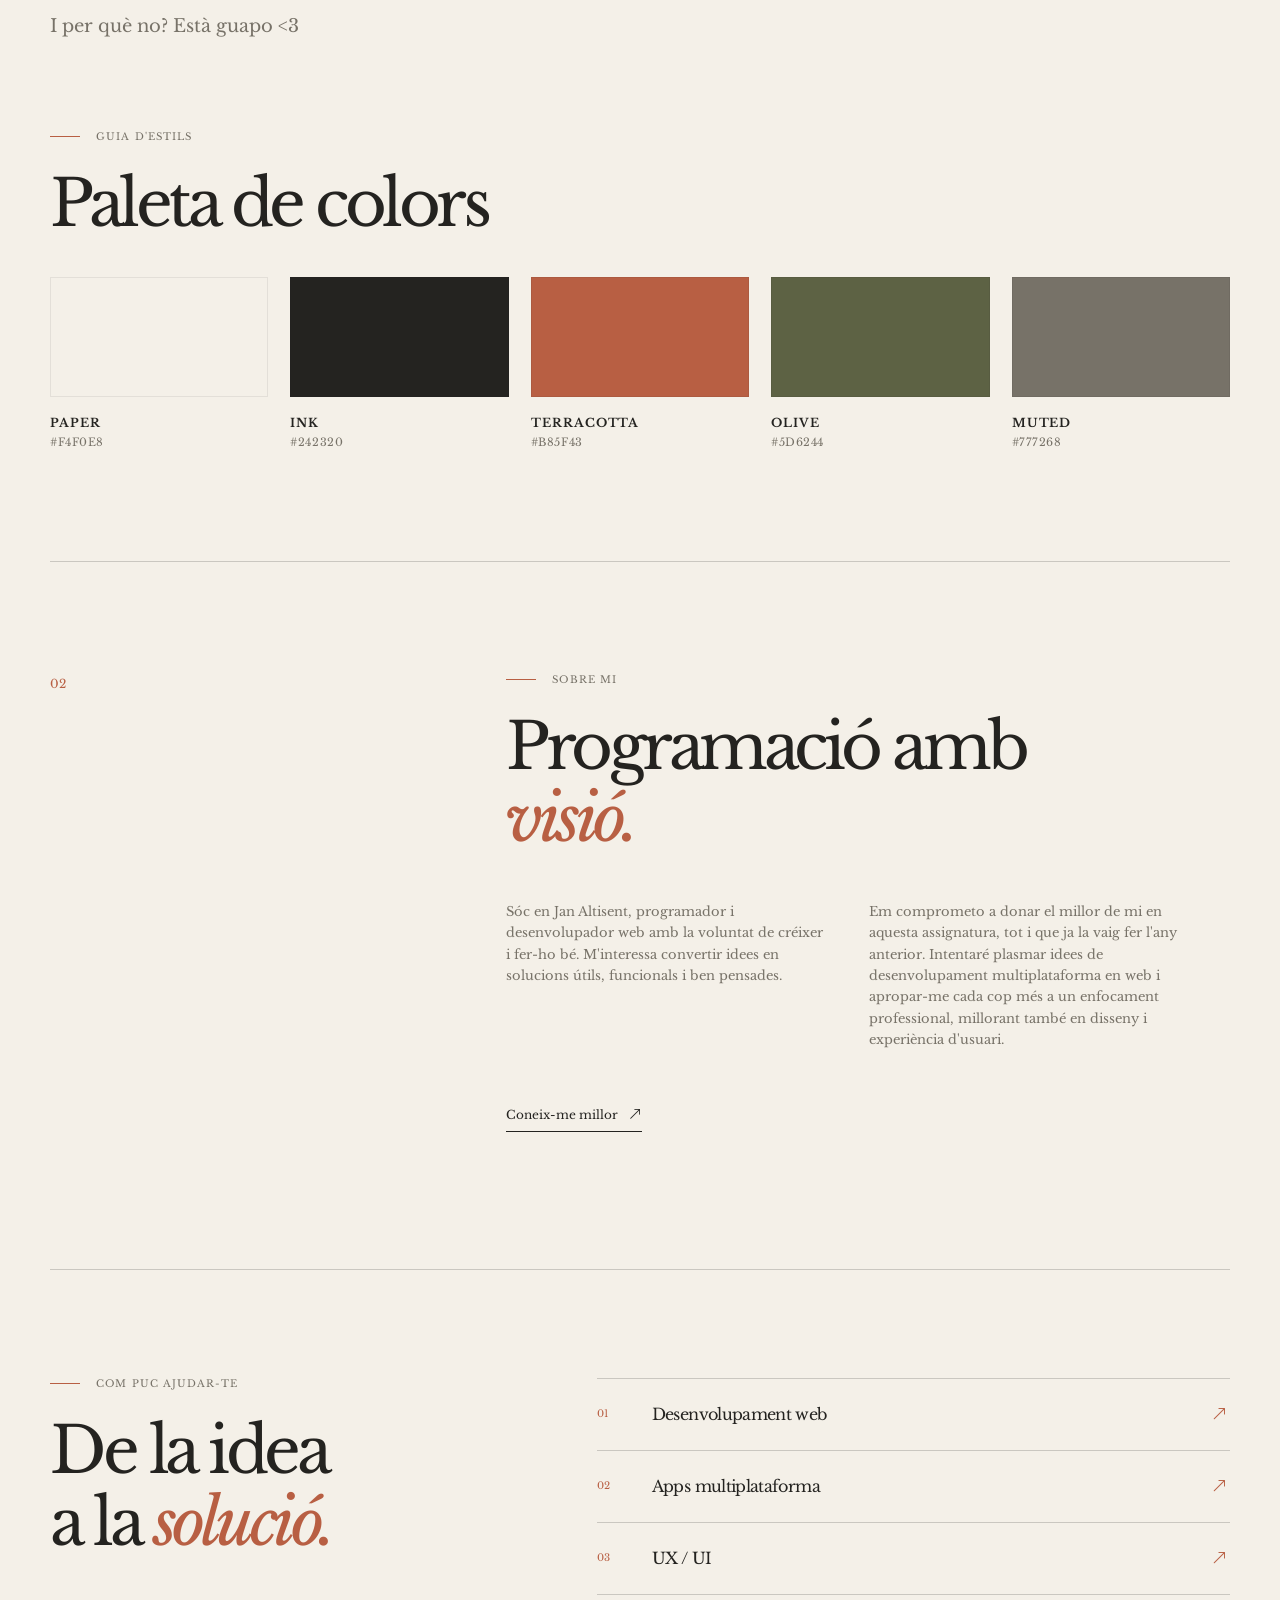
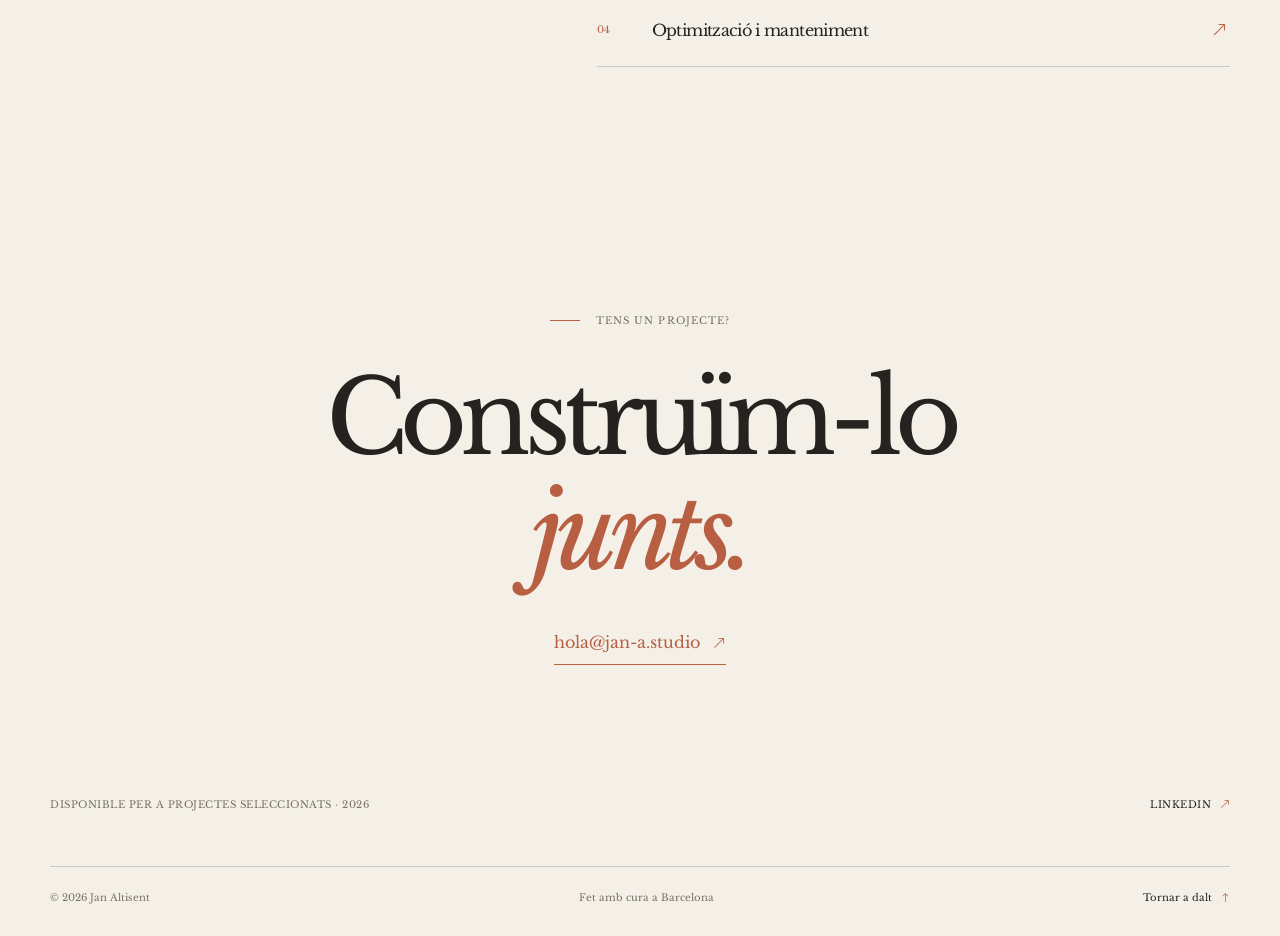
==== commit d7d1dddd: "ab" ====
--- a/jan-a/index.html
+++ b/jan-a/index.html
@@ -30,7 +30,13 @@
 		<section class="hero page-width" aria-labelledby="hero-title">
 			<div class="hero-copy">
 				<p class="eyebrow"><span class="eyebrow-line"></span></p>
-				<p class="hero-meta"><span class="group-role"><strong>JEJ</strong></span><span class="role-label">Dissenyador</span></p>
+				<div class="hero-meta">
+					<div class="group-line">
+						<span class="group-role"><strong>JE</strong></span>
+						<img class="group-mark" src="https://images.unsplash.com/photo-1527427337751-fd3d7a6aa0b4?auto=format&fit=crop&w=300&q=80" alt="Marca del grup JE" loading="eager">
+					</div>
+					<span class="role-label">Dissenyador i Verificador</span>
+				</div>
 				<h1 id="hero-title">Dono el millor de mi<br><em>per crear.</em></h1>
 				<p class="hero-intro">Sóc en Jan Altisent, programador amb interès en el desenvolupament multiplataforma i el web. Em comprometo a donar el millor de mi en aquesta assignatura, tot i que ja la vaig fer l'any anterior, i intentaré plasmar idees de manera professional, amb una mirada enfocada a la qualitat i al disseny.</p>
 				<a class="text-link" href="#projectes">Veure projectes <i class="bi bi-arrow-down-right" aria-hidden="true"></i></a>
--- a/jan-a/styles.css
+++ b/jan-a/styles.css
@@ -31,10 +31,12 @@
 .eyebrow { margin: 0 0 25px; color: var(--muted); font-size: 10px; letter-spacing: .11em; line-height: 1.2; text-transform: uppercase; }
 .eyebrow-line { display: inline-block; width: 30px; height: 1px; margin: 0 12px 3px 0; background: var(--terracotta); }
 .hero-meta { display: block; margin: 0 0 18px; color: var(--muted); font-size: 10px; letter-spacing: .11em; text-transform: uppercase; }
+.group-line { display: flex; align-items: center; gap: 12px; margin-bottom: 6px; }
 .group-role, .role-label { display: block; }
 .group-role { color: var(--terracotta); }
 .group-role strong { font-weight: 700; color: var(--ink); }
 .role-label { color: var(--ink); }
+.group-mark { width: 42px; height: 42px; object-fit: cover; border-radius: 50%; border: 1px solid rgba(36,35,32,.2); box-shadow: 0 8px 18px rgba(36,35,32,.08); }
 h1, h2, h3, p { margin-top: 0; }
 h1, h2 { font-weight: 400; letter-spacing: -.07em; line-height: 1.12; }
 h1 { max-width: 650px; margin-bottom: 28px; font-size: clamp(3.7rem, 7vw, 6.7rem); }
